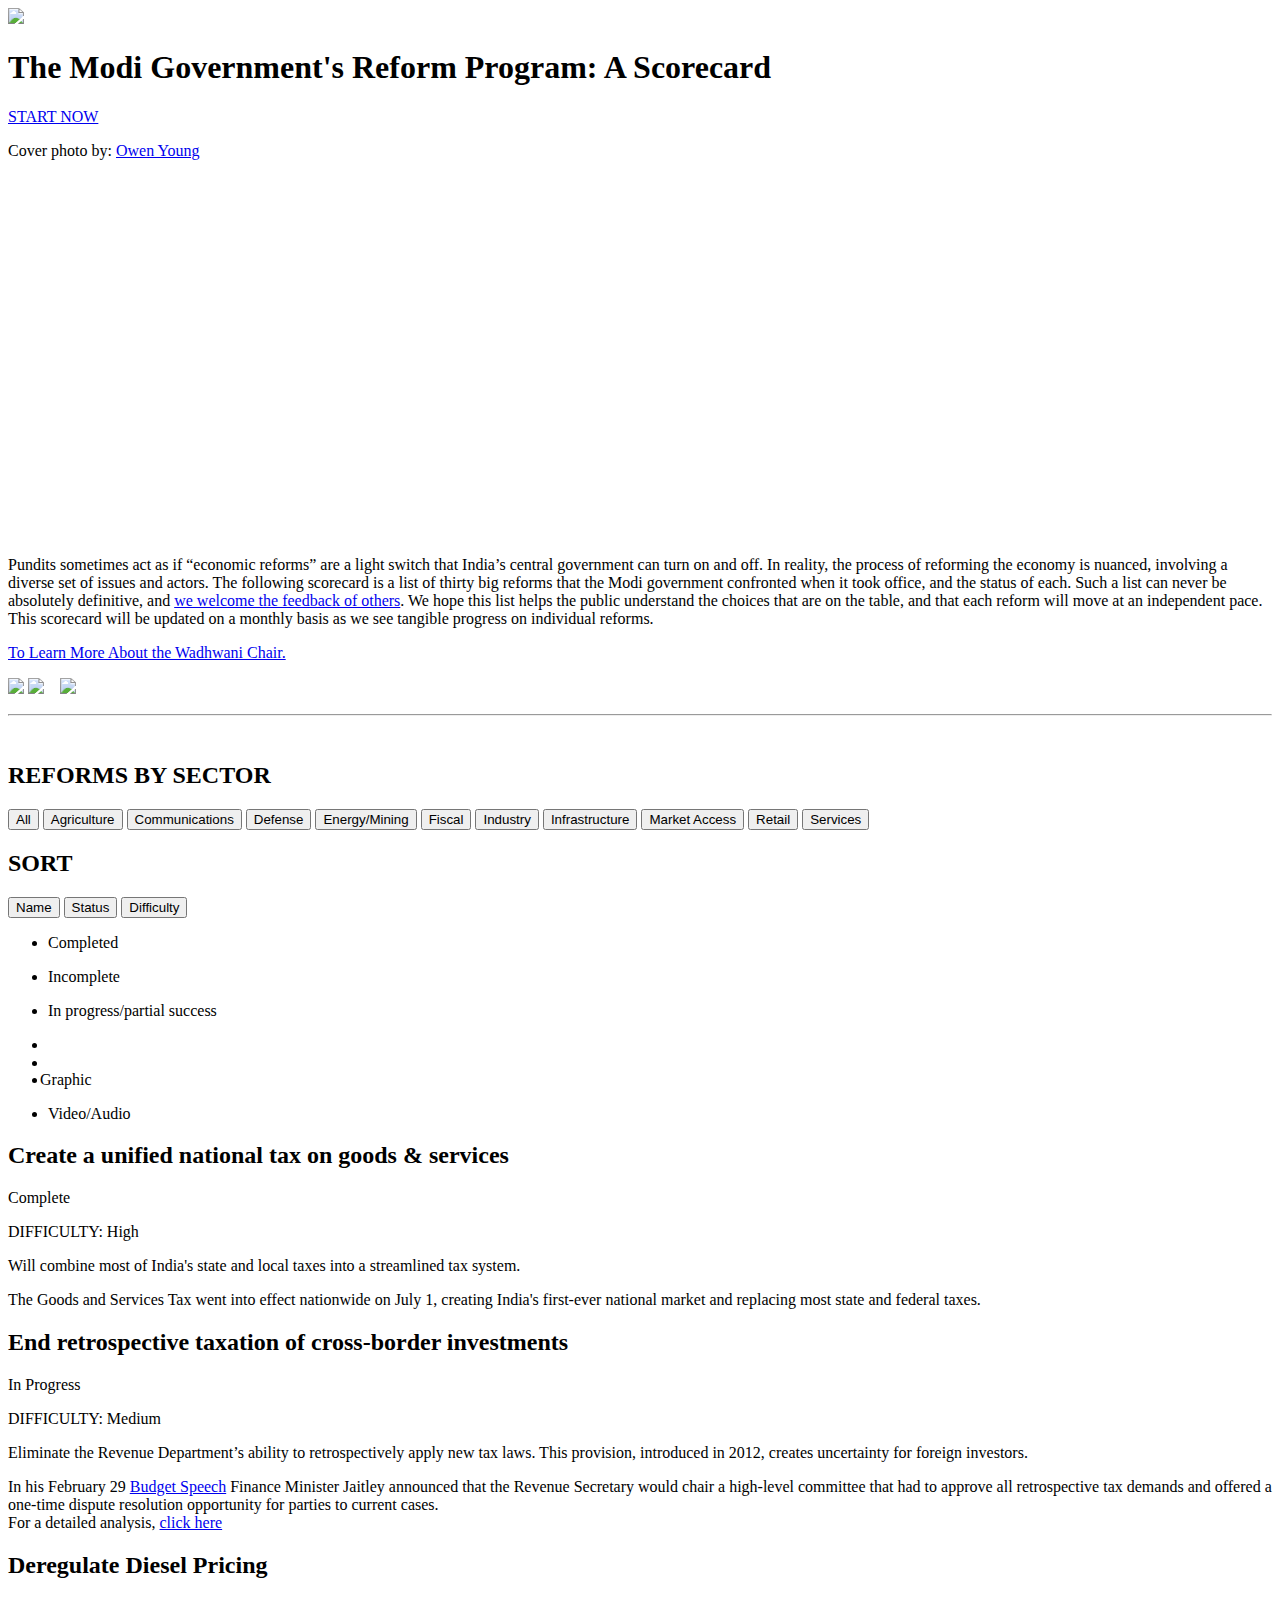
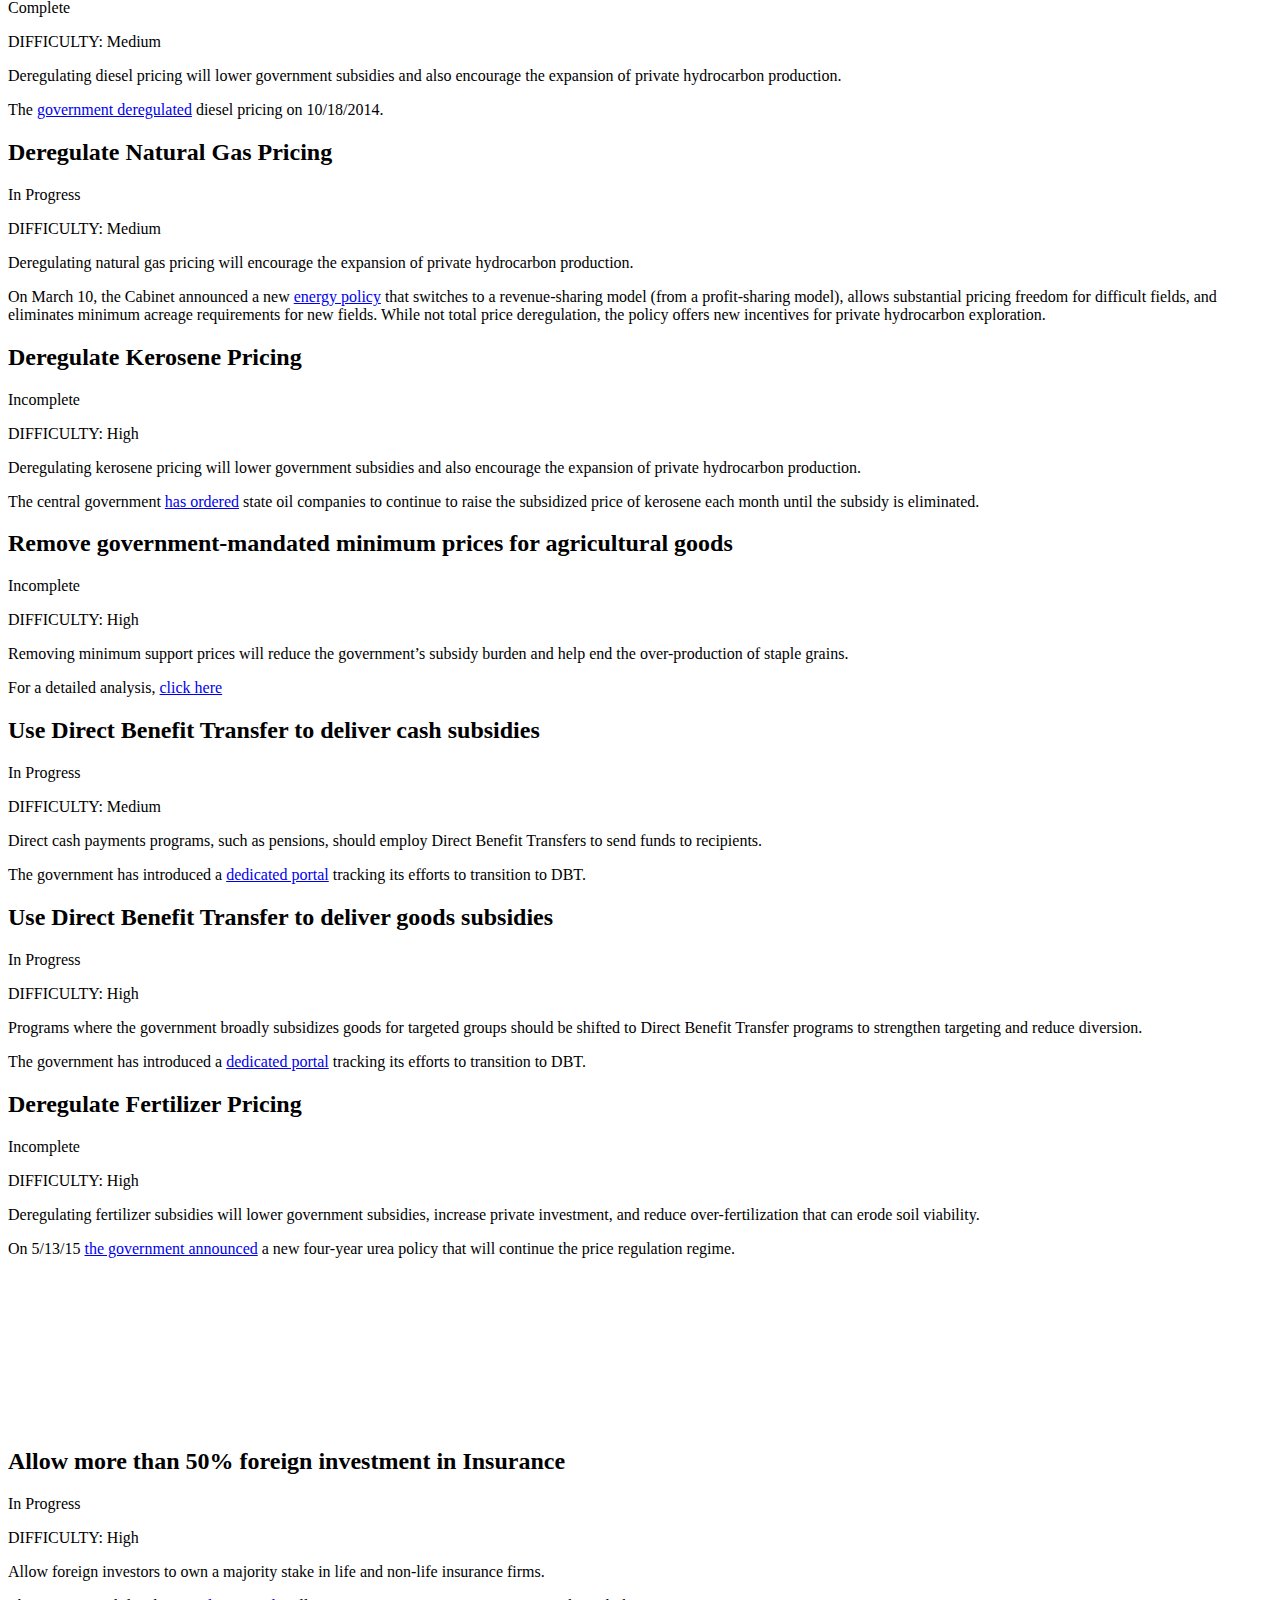
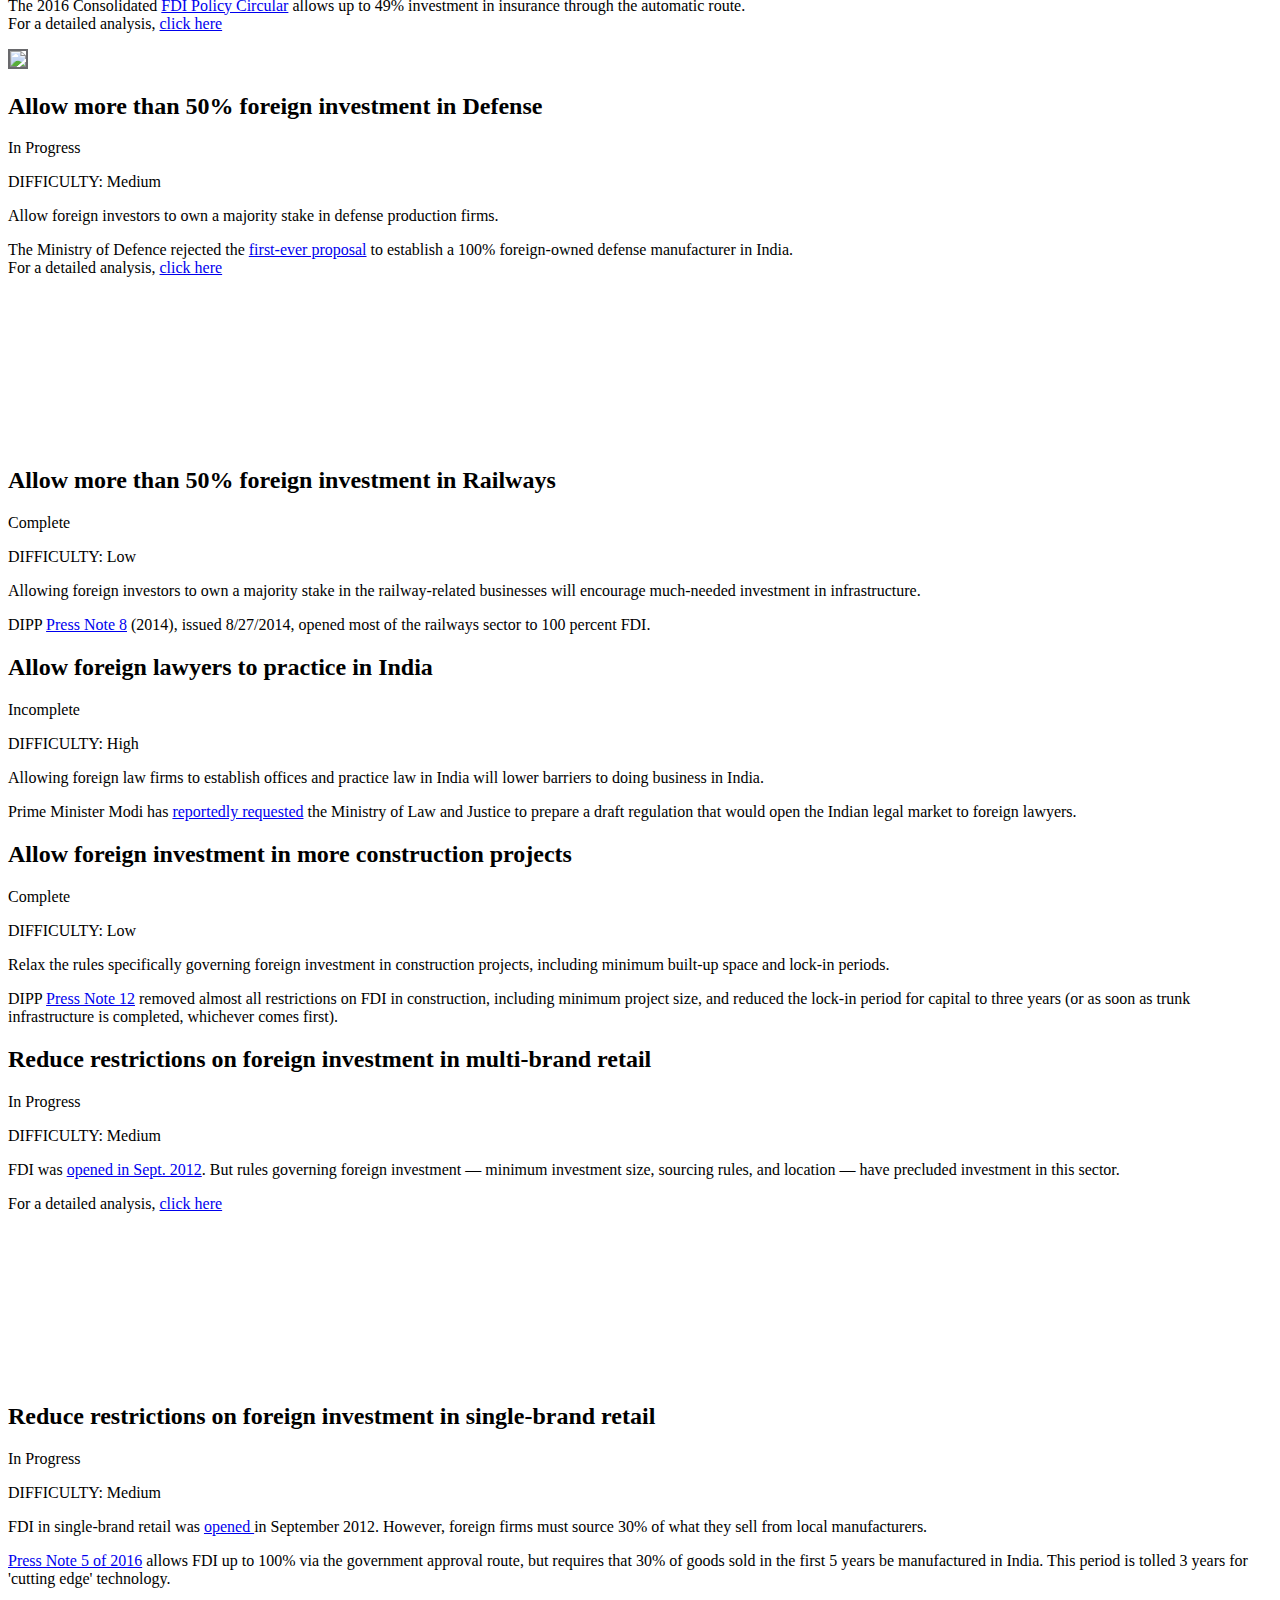
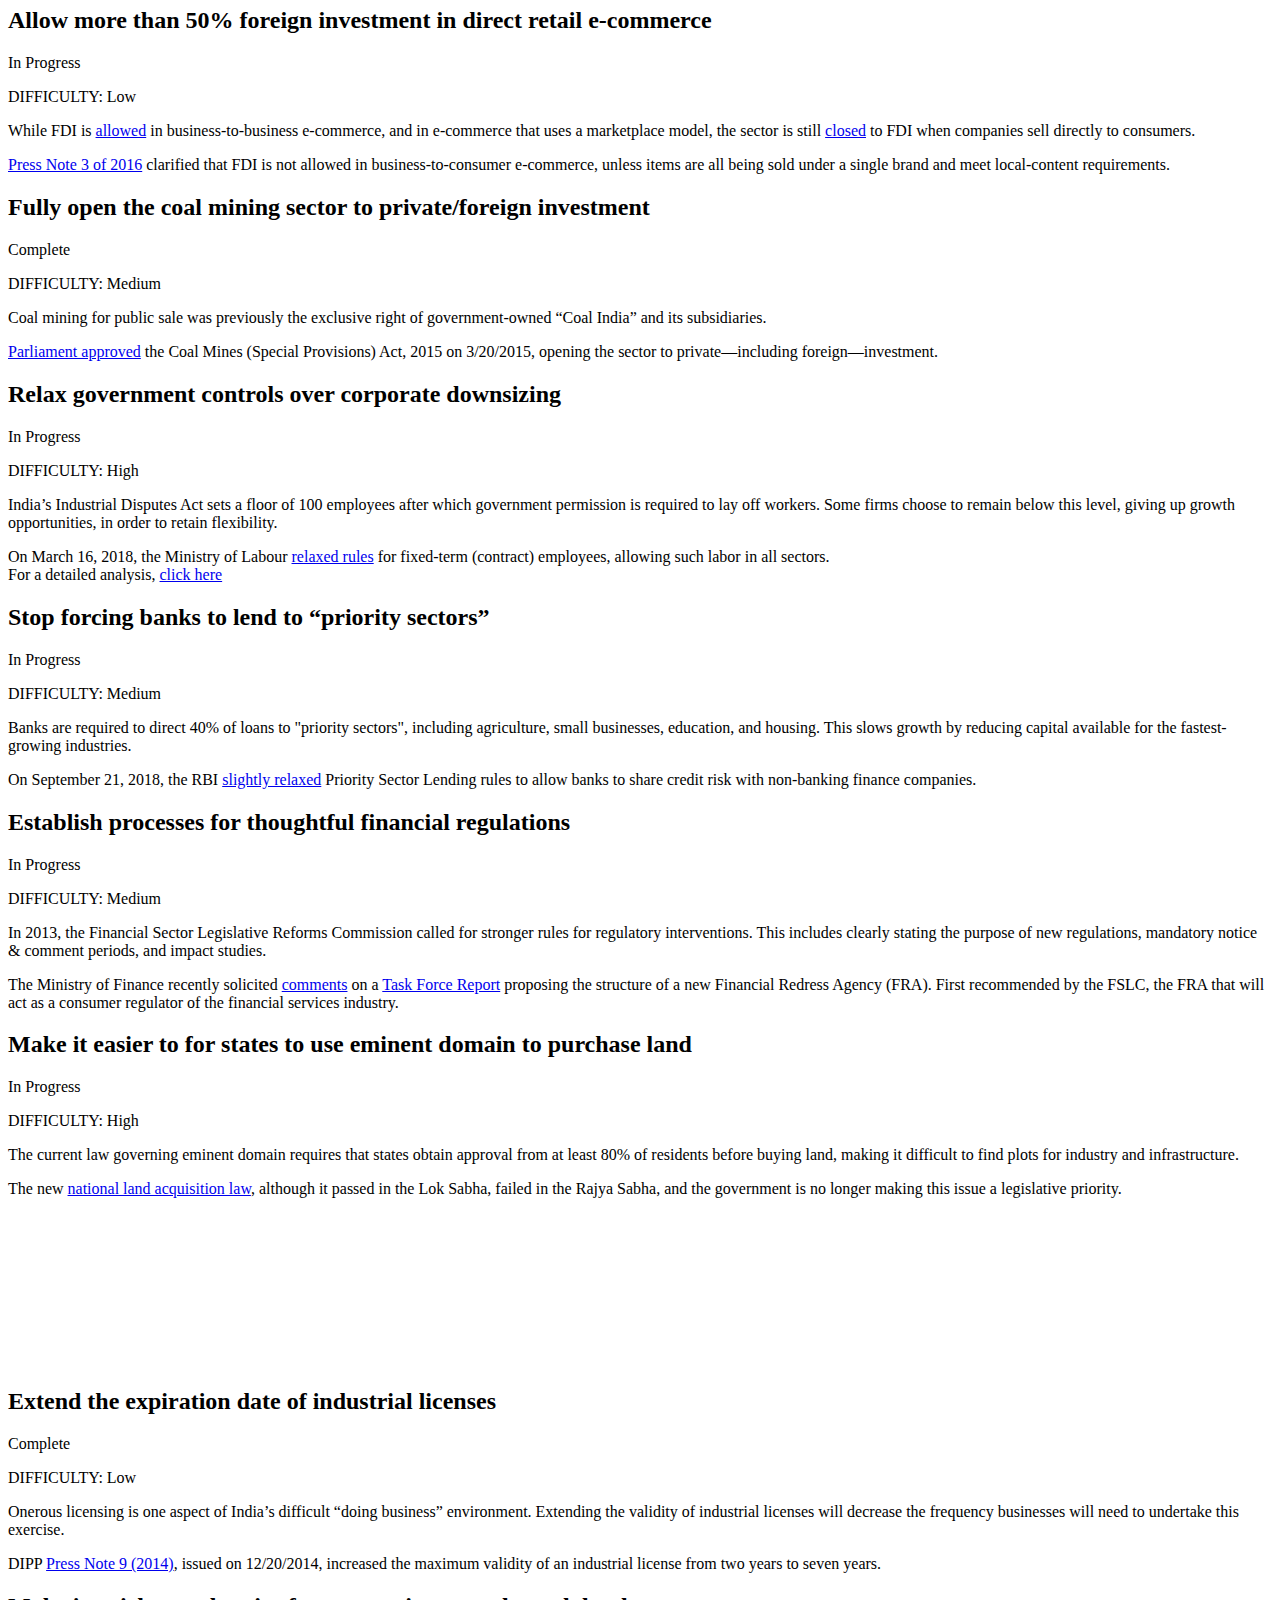
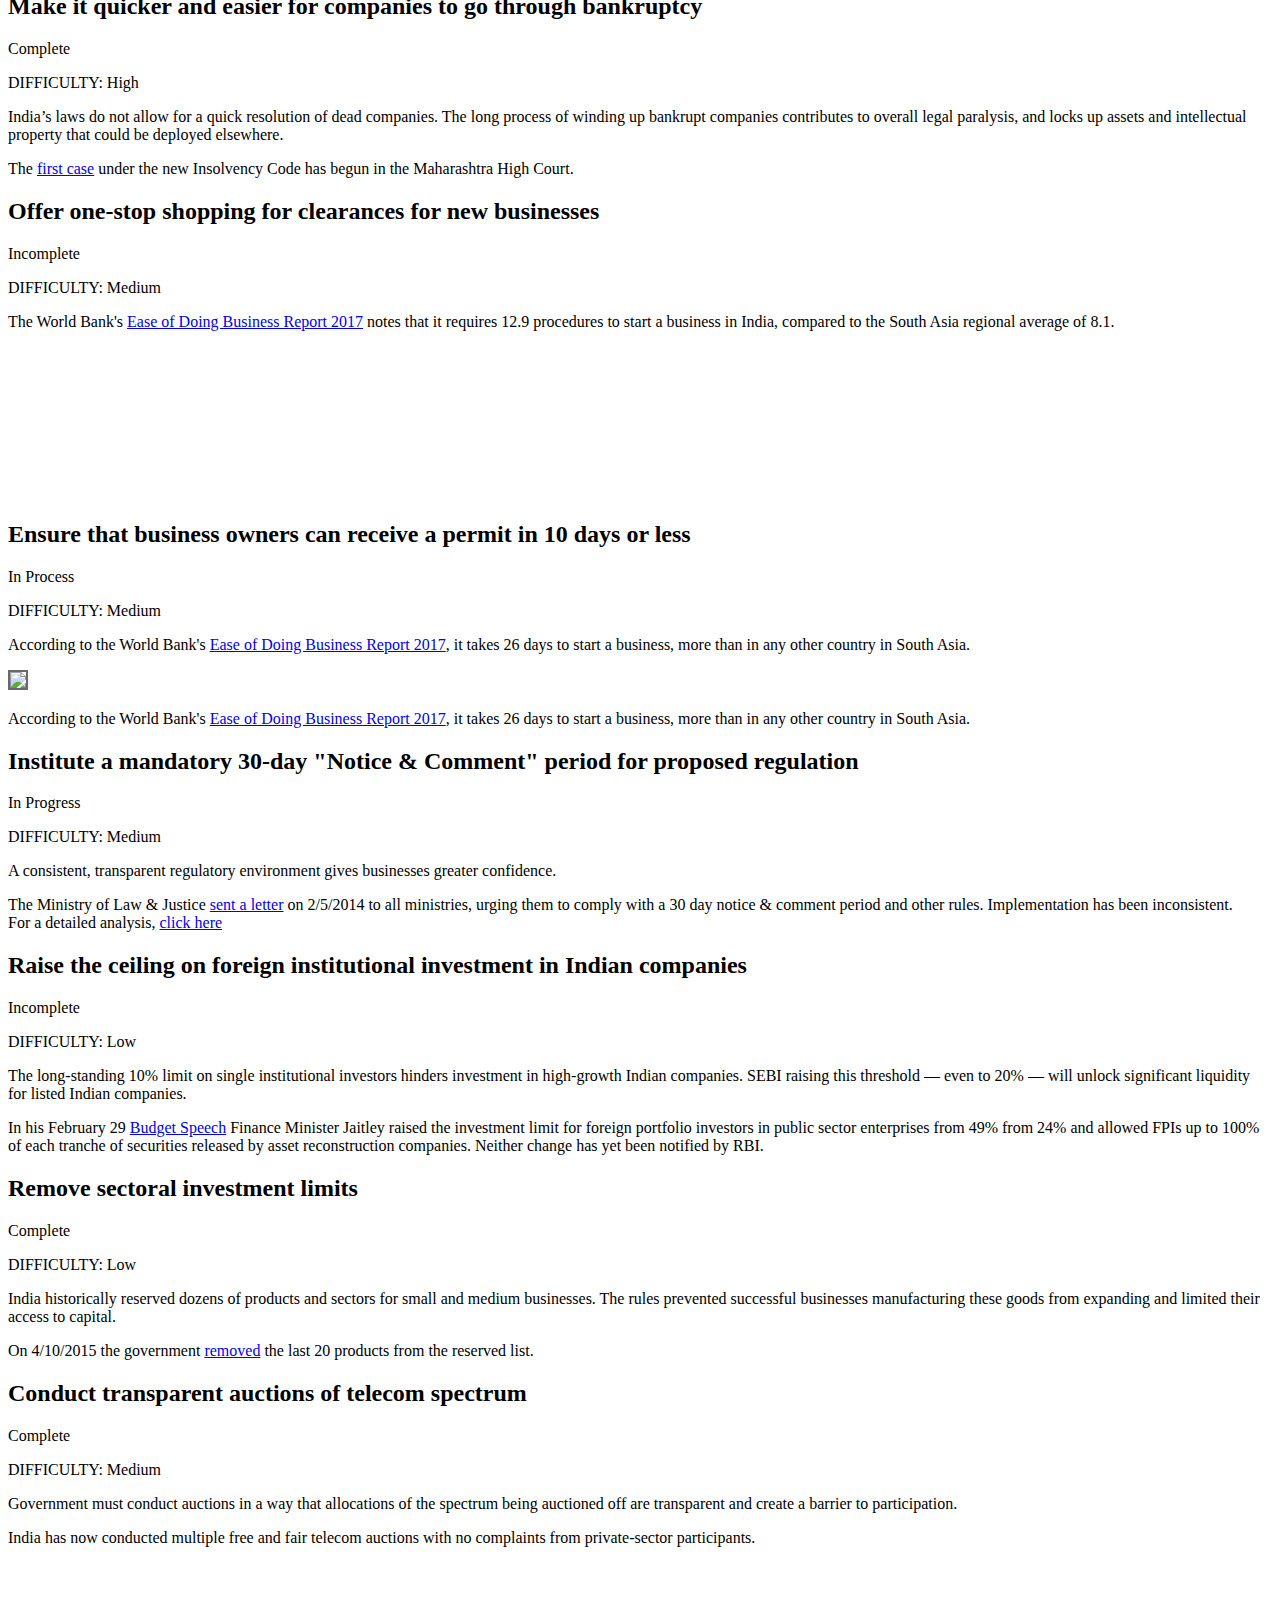
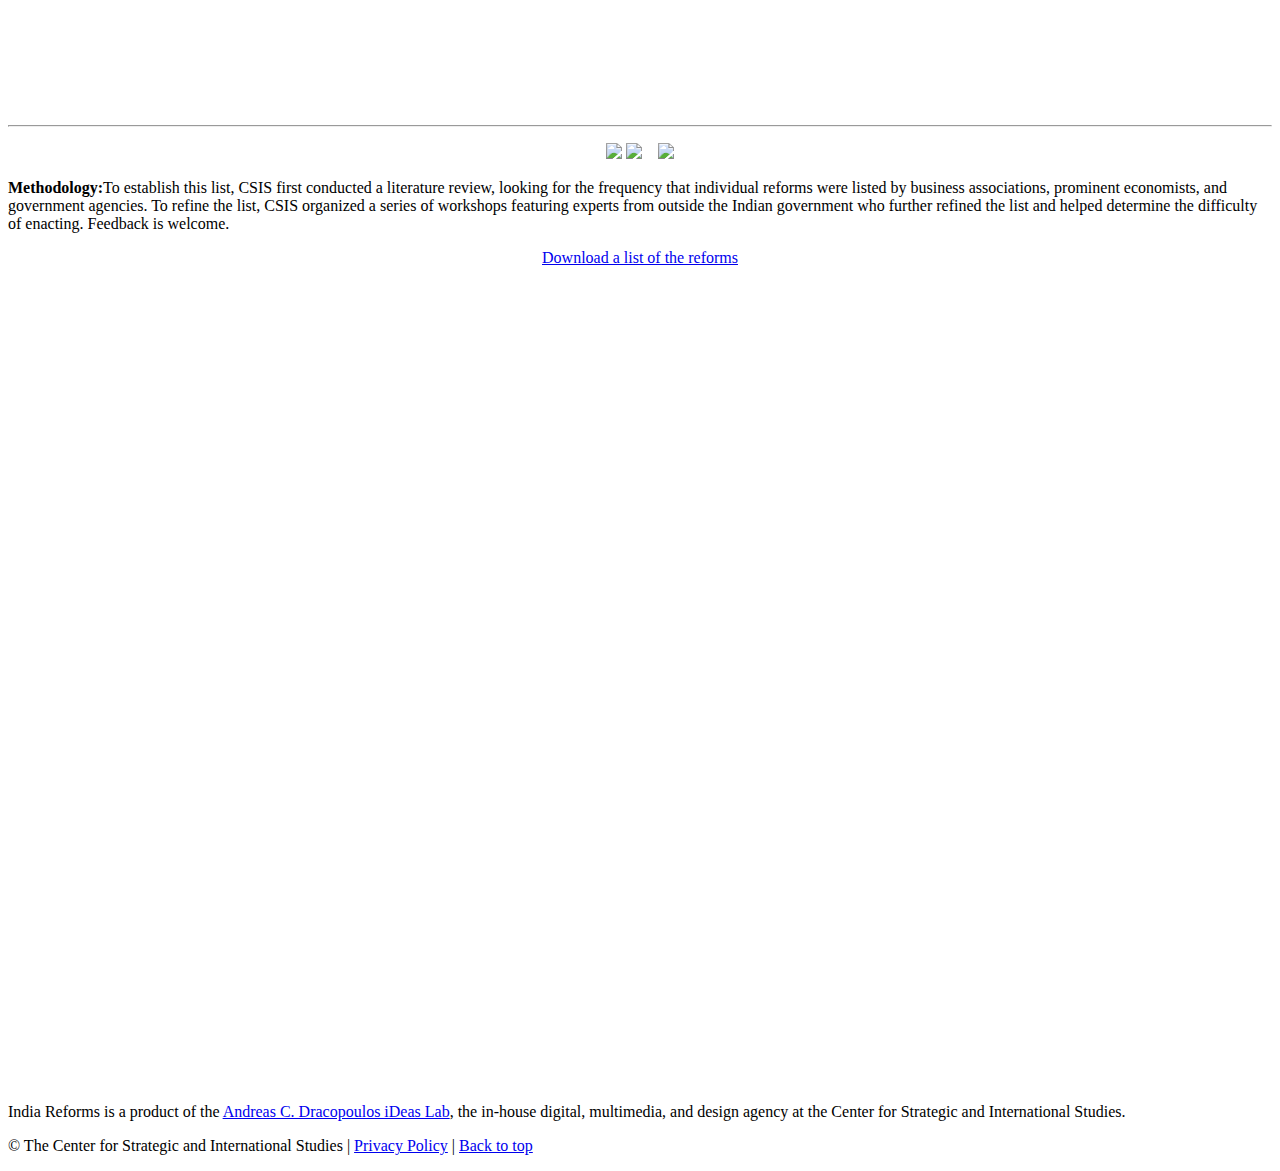
==== index.html @ 298aace5 "corrected links" ====
<!DOCTYPE HTML PUBLIC "-//W3C//DTD HTML 4.01//EN">

<head>
	<meta http-equiv="Content-Type" content="text/html; charset=utf-8">
	<title>The Modi Government Reforms Scorecard</title>
	<script src="https://code.jquery.com/jquery-latest.js" type="text/javascript"></script>
	<script src="js/isotope.pkgd.min.js" type="text/javascript"></script>

	<!-- Add fancyBox main JS and CSS files -->
	<link rel="stylesheet" type="text/css" href="/js/jquery.fancybox.css" media="screen" />
	<script type="text/javascript" src="jquery.fancybox.pack.js"></script>
	<link rel="stylesheet" href="/js/helpers/jquery.fancybox-buttons.css" type="text/css" media="screen" />
	<script type="text/javascript" src="/js/helpers/jquery.fancybox-buttons.js?v=1.0.5"></script>
	<script type="text/javascript" src="/js/helpers/jquery.fancybox-media.js?v=1.0.6"></script>

	<script type="text/javascript">
		$(document).ready(function() {
			$(".fancybox").fancybox();
		});
	</script>


	<link rel="stylesheet" href="font-awesome-4.6.2 2/css/font-awesome.min.css" type="text/css">
	<link rel="stylesheet" href="font-awesome-4.6.2 2/css/font-awesome.css" type="text/css">

	<link rel="stylesheet" href="india.css" type="text/css" media="screen">
	</style>
	<link rel="shortcut icon" href="img/favicon.ico" title="Favicon" />


	<script src="https://use.typekit.net/bvk0mln.js"></script>
	<script>
		try {
			Typekit.load({
				async: true
			});
		} catch (e) {}
	</script>


	<meta name="description" content="The Reforms scorecard is a list of 29 big economic reforms that India's Narendra Modi confronted when he took office, and the status of each." />
	<link rel="canonical" href="http://indiareforms.csis.org" />
	<meta property="og:locale" content="en_US" />
	<meta property="og:type" content="article" />
	<meta property="og:title" content="The Modi Government's Reform Program: A Scorecard" />
	<meta property="og:description" content="The Reforms scorecard is a list of 29 big economic reforms that India's Narendra Modi confronted when he took office, and the status of each." />
	<meta property="og:url" content="http://indiareforms.csis.org" />
	<meta property="og:site_name" content="The Modi Government's Reform Program: A Scorecard" />
	<meta property="og:image" content="http://www.csis.org/india/img/modi_socialfb.jpg" />
	<meta name="twitter:card" content="summary_large_image" />
	<meta name="twitter:description" content="The Reforms scorecard is a list of 29 big economic reforms that India's Narendra Modi confronted when he took office, and the status of each." />
	<meta name="twitter:title" content="The Modi Government's Reform Program: A Scorecard" />
	<meta name="twitter:site" content="@CSISIndiaChair" />
	<meta name="twitter:domain" content="The Modi Government's Reform Program: A Scorecard" />
	<meta name="twitter:image" content="http://www.csis.org/india/img/modi_socialtw.jpg" />
	<meta name="twitter:creator" content="@CSISIndiaChair" />

	<script>
		(function(i, s, o, g, r, a, m) {
			i["GoogleAnalyticsObject"] = r;
			(i[r] =
				i[r] ||
				function() {
					(i[r].q = i[r].q || []).push(arguments);
				}),
			(i[r].l = 1 * new Date());
			(a = s.createElement(o)), (m = s.getElementsByTagName(o)[0]);
			a.async = 1;
			a.src = g;
			m.parentNode.insertBefore(a, m);
		})(window, document, "script", "//www.google-analytics.com/analytics.js", "ga");
		ga("create", "UA-70098597-1", "auto");
		ga("send", "pageview");
	</script>

</head>

<body>

	<div id="csis"><a href="http://www.csis.org" target="_blank"><img src="img/csis.png" /></a></div>

	<header class="header overlay">
		<div class="title">
			<h1>The Modi Government's Reform Program: A Scorecard</h1>
			<a href="#start">START NOW</a>
		</div>
	</header>


	<div id="page-container">
		<p id="cutline">Cover photo by: <a href="https://www.flickr.com/photos/owenyoung/17741791036/" target="_blank">Owen Young</a></p>

		<div id="site-description">

			<iframe width="640" height="360" src="https://www.youtube.com/embed/JL5oEXngen4?rel=0" frameborder="0" allowfullscreen></iframe>

			<p class="indepth">Pundits sometimes act as if “economic reforms” are a light switch that India’s central government can turn on and off. In reality, the process of reforming the economy is nuanced, involving a diverse set of issues and actors. The following scorecard
				is a list of thirty big reforms that the Modi government confronted when it took office, and the status of each. Such a list can never be absolutely definitive, and <a href="#feedback-form">we welcome the feedback of others</a>. We hope this list
				helps the public understand the choices that are on the table, and that each reform will move at an independent pace. This scorecard will be updated on a monthly basis as we see tangible progress on individual reforms.</p>

			<p class="indepth"><a href="https://www.csis.org/programs/wadhwani-chair-us-india-policy-studies" target="_blank">To Learn More About the Wadhwani Chair.</a></p>

			<p class="indepth">
				<a id="social-links" href="https://twitter.com/home?status=Check%20out%20the%20%40CSISIndiaChair's%20scorecard%20on%20Modi's%20economic%20reforms%20in%20India%20http%3A//indiareforms.csis.org"><img src="img/twitter.png" /></a>
				<a id="social-links" href="https://www.facebook.com/sharer/sharer.php?u=http%3A//www.csis.org/india/india.html"><img src="img/facebook.png" /></a> &nbsp;&nbsp;
				<a id="social-links" href="mailto:indiareforms@csis.org"><img src="img/email.png" /></a>
			</p>

			<hr />

		</div>

		<br />

		<div class="portfolioFilter">

			<div id="start"></div>

			<h2>REFORMS BY SECTOR</h2>
			<div id="filters" class="button-group"> <button class="button is-checked" data-filter="*">All</button>
				<button class="button" data-filter=".food">Agriculture</button>
				<button class="button" data-filter=".telecom">Communications</button>
				<button class="button" data-filter=".defense">Defense</button>
				<button class="button" data-filter=".energy">Energy/Mining</button>
				<button class="button" data-filter=".money">Fiscal</button>
				<button class="button" data-filter=".industry">Industry</button>
				<button class="button" data-filter=".structure">Infrastructure</button>
				<button class="button" data-filter=".market">Market Access</button>
				<button class="button" data-filter=".retail">Retail</button>
				<button class="button" data-filter=".services">Services</button>
			</div>

			<h2>SORT</h2>
			<div id="sorts" class="button-group">
				<!-- <button class="button is-checked" data-sort-by="original-order">Original Order</button> -->
				<button class="button" data-sort-by="name">Name</button>
				<button class="button" data-sort-by="status">Status</button>
				<button class="button" data-sort-by="difficulty">Difficulty</button>
			</div>

			<div class="color_key">

				<ul>

					<li>
						<div id="blue_key"></div>
						<p>Completed&nbsp;&nbsp;&nbsp;</p>
					</li>
					<li>
						<div id="red_key"></div>
						<p>Incomplete&nbsp;&nbsp;&nbsp;</p>
					</li>
					<li>
						<div id="gray_key"></div>
						<p>In progress/partial success&nbsp;&nbsp;&nbsp;</p>
					</li>
					<li>&nbsp;</li>
					<li>&nbsp;</li>
					<li>
						<p style="margin: -1px -8px 0"><i class="fa fa-line-chart"></i> Graphic&nbsp;&nbsp;&nbsp;&nbsp;&nbsp;&nbsp;&nbsp;&nbsp;&nbsp;</p>
					</li>
					<li>
						<p><i class="fa fa-play"></i> Video/Audio</p>
					</li>

				</ul>

			</div>


		</div>

		<div class="policycontainer">

			<!-- INTRODUCE GOODS AND SERVICES TAX -->

			<div class="policy food telecom energy industry structure retail services defense money">
				<div class="first">
					<h2 class="name blue">Create a unified national tax on goods &amp; services</h2>
					<p class="status">Complete</p>
					<p class="difficulty">DIFFICULTY: High</p>
					<p class="desc">Will combine most of India's state and local taxes into a streamlined tax system.</p>

				</div>

				<div class="info-text">
					<p>The Goods and Services Tax went into effect nationwide on July 1, creating India's first-ever national market and replacing most state and federal taxes.</p>
				</div>


			</div>



			<!-- END RETROSPECTIVE TAXATION -->



			<div class="policy telecom energy industry structure market retail services money defense">
				<div class="first">

					<h2 class="name gray">End retrospective taxation of cross-border investments</h2>
					<p class="status">In Progress</p>
					<p class="difficulty">DIFFICULTY: Medium</p>
					<p class="desc">Eliminate the Revenue Department’s ability to retrospectively apply new tax laws. This provision, introduced in 2012, creates uncertainty for foreign investors.</p>

				</div>

				<div class="info-text">
					<p>In his February 29 <a href="http://indiabudget.nic.in/ub2016-17/bs/bs.pdf">Budget Speech</a> Finance Minister Jaitley announced that the Revenue Secretary would chair a high-level committee that had to approve all retrospective tax demands and offered
						a one-time dispute resolution opportunity for parties to current cases. <br/>For a detailed analysis, <a href="https://www.cogitasia.com/end-retrospective-taxation-of-cross-border-investments/">click here</a></p>
				</div>
			</div>



			<!-- DEREGULATE DIESEL PRICING -->



			<div class="policy energy money industry">

				<div class="first">

					<h2 class="name blue">Deregulate Diesel Pricing</h2>
					<p class="status">Complete</p>
					<p class="difficulty">DIFFICULTY: Medium</p>

					<p class="desc">Deregulating diesel pricing will lower government subsidies and also encourage the expansion of private hydrocarbon production.
					</p>
				</div>

				<div class="info-text">
					<p>The <a href="http://pib.nic.in/newsite/PrintRelease.aspx?relid=110697" target="_blank">government deregulated</a> diesel pricing on 10/18/2014. </p>
				</div>

			</div>


			<!-- DEREGULATE GAS PRICING -->


			<div class="policy energy money industry">

				<div class="first">

					<h2 class="name gray">Deregulate Natural Gas Pricing</h2>
					<p class="status">In Progress</p>
					<p class="difficulty">DIFFICULTY: Medium</p>
					<p class="desc">Deregulating natural gas pricing will encourage the expansion of private hydrocarbon production.</p>

				</div>

				<div class="info-text">
					<p>On March 10, the Cabinet announced a new <a href="http://pib.nic.in/newsite/printrelease.aspx?relid=137661" target="_blank">energy policy</a> that switches to a revenue-sharing model (from a profit-sharing model), allows substantial pricing freedom for difficult
						fields, and eliminates minimum acreage requirements for new fields. While not total price deregulation, the policy offers new incentives for private hydrocarbon exploration.</p>
				</div>

			</div>


			<!-- DEREGULATE KEROSENE PRICING -->


			<div class="policy energy money">

				<div class="first">

					<h2 class="name red">Deregulate Kerosene Pricing</h2>
					<p class="status">Incomplete</p>
					<p class="difficulty">DIFFICULTY: High</p>
					<p class="desc">Deregulating kerosene pricing will lower government subsidies and also encourage the expansion of private hydrocarbon production.</p>

				</div>
				<div class="info-text">
					<p>The central government <a href="http://economictimes.indiatimes.com/industry/energy/oil-gas/after-diesel-and-lpg-government-to-now-end-subsidy-on-kerosene/articleshow/59888617.cms" target="_blank">has ordered</a> state oil companies to continue to
						raise the subsidized price of kerosene each month until the subsidy is eliminated. </p>
				</div>

			</div>


			<!-- REDUCE MINIMUM PRICES FOR FOOD STUFFS -->


			<div class="policy food money">
				<div class="first">

					<h2 class="name red">Remove government-mandated minimum prices for agricultural goods</h2>
					<p class="status">Incomplete</p>
					<p class="difficulty">DIFFICULTY: High</p>

					<p class="desc">Removing minimum support prices will reduce the government’s subsidy burden and help end the over-production of staple grains.</p>

				</div>

				<div class="info-text">
					<p>For a detailed analysis, <a href="https://www.cogitasia.com/remove-indias-government-mandated-minimum-prices-for-agricultural-goods">click here</a></p>
				</div>

			</div>


			<!-- EXPAND DBT FOR CASH -->


			<div class="policy money">

				<div class="first">

					<h2 class="name gray">Use Direct Benefit Transfer to deliver cash subsidies</h2>
					<p class="status">In Progress</p>
					<p class="difficulty">DIFFICULTY: Medium</p>
					<p class="desc">Direct cash payments programs, such as pensions, should employ Direct Benefit Transfers to send funds to recipients.
					</p>
				</div>

				<div class="info-text">
					<p>The government has introduced a <a href="https://dbtbharat.gov.in/" target="_blank">dedicated portal</a> tracking its efforts to transition to DBT.</p>
				</div>

			</div>


			<!-- EXPAND DBT FOR GOODS -->


			<div class="policy money">

				<div class="first">

					<h2 class="name gray">Use Direct Benefit Transfer to deliver goods subsidies</h2>
					<p class="status">In Progress</p>
					<p class="difficulty">DIFFICULTY: High</p>
					<p class="desc">Programs where the government broadly subsidizes goods for targeted groups should be shifted to Direct Benefit Transfer programs to strengthen targeting and reduce diversion.</p>

				</div>

				<div class="info-text">
					<p>The government has introduced a <a href="https://dbtbharat.gov.in/" target="_blank">dedicated portal</a> tracking its efforts to transition to DBT.</p>
				</div>

			</div>


			<!-- DEREG FERTILIZER -->


			<div class="policy food">

				<div class="first">

					<h2 class="name red">Deregulate Fertilizer Pricing</h2>
					<p class="status">Incomplete</p>
					<p class="difficulty">DIFFICULTY: High</p>
					<p class="desc">Deregulating fertilizer subsidies will lower government subsidies, increase private investment, and reduce over-fertilization that can erode soil viability.
						<i class="fa fa-play"></i>
					</p>
				</div>

				<div class="info-text">
					<p>On 5/13/15 <a href="http://pmindia.gov.in/en/news_updates/approval-to-comprehensive-new-urea-policy-2015/" target="_blank">the government announced</a> a new four-year urea policy that will continue the price regulation regime.</p>
					<iframe width="100%" height="80%" scrolling="no" frameborder="no" src="https://w.soundcloud.com/player/?url=https%3A//api.soundcloud.com/tracks/269118131&amp;color=69696c&amp;auto_play=false&amp;hide_related=false&amp;show_comments=true&amp;show_user=true&amp;show_reposts=false"></iframe>
				</div>

			</div>


			<!-- ALLOW MORE THAN HALF FDI IN INSURANCE -->


			<div class="policy structure services market">

				<div class="first">

					<h2 class="name gray">Allow more than 50% foreign investment in Insurance</h2>
					<p class="status">In Progress</p>
					<p class="difficulty">DIFFICULTY: High</p>
					<p class="desc">Allow foreign investors to own a majority stake in life and non-life insurance firms.<i class="fa fa-line-chart"></i>
					</p>

				</div>

				<div class="info-text">

					<p>The 2016 Consolidated <a href="http://dipp.nic.in/sites/default/files/FDI_Circular_2016%282%29.pdf">FDI Policy Circular</a> allows up to 49% investment in insurance through the automatic route. <br/>For a detailed analysis, <a href="https://www.cogitasia.com/key-reform-for-india-allow-more-than-50-percent-foreign-investment-in-insurance/">click here</a></p>
					<a class="fancybox" rel="group" href="img/insurance.jpg"><img src="img/insurance.jpg" style="width: 74%;border: 2px solid #69696C;"/></a>


				</div>

			</div>


			<!-- ALLOW MORE THAN HALF FDI IN DEFENSE -->


			<div class="policy defense industry market">

				<div class="first">

					<h2 class="name gray">Allow more than 50% foreign investment in Defense</h2>
					<p class="status">In Progress</p>
					<p class="difficulty">DIFFICULTY: Medium</p>
					<p class="desc">Allow foreign investors to own a majority stake in defense production firms.<i class="fa fa-play"></i></p>
				</div>

				<div class="info-text">

					<p>The Ministry of Defence rejected the <a href="http://www.defensenews.com/articles/india-rejects-dcns-proposal-to-locally-produce-api-sub-tech" target="_blank">first-ever proposal</a> to establish a 100% foreign-owned defense manufacturer in India.
						<br/>For a detailed analysis, <a href="https://www.cogitasia.com/india-should-allow-more-than-50-percent-foreign-investment-in-defense/">click here</a></p> <iframe width="100%" height="80%" scrolling="no" frameborder="no" src="https://w.soundcloud.com/player/?url=https%3A//api.soundcloud.com/tracks/269117441&amp;color=69696c&amp;auto_play=false&amp;hide_related=false&amp;show_comments=true&amp;show_user=true&amp;show_reposts=false"></iframe>

				</div>

			</div>


			<!-- ALLOW MORE THAN HALF FDI IN RAILWAYS -->


			<div class="policy structure industry market">

				<div class="first">

					<h2 class="name blue">Allow more than 50% foreign investment in Railways</h2>
					<p class="status">Complete</p>
					<p class="difficulty">DIFFICULTY: Low</p>
					<p class="desc">Allowing foreign investors to own a majority stake in the railway-related businesses will encourage much-needed investment in infrastructure.</p>


				</div>

				<div class="info-text">

					<p>DIPP <a href="http://dipp.nic.in/sites/default/files/pn8_2014_1.pdf" target="_blank">Press Note 8</a> (2014), issued 8/27/2014, opened most of the railways sector to 100 percent FDI. </p>

				</div>

			</div>


			<!-- ALLOW FOREIGN LAWYERS TO PRACTICE -->


			<div class="policy services market">
				<div class="first">
					<h2 class="name red">Allow foreign lawyers to practice in India</h2>
					<p class="status">Incomplete</p>
					<p class="difficulty">DIFFICULTY: High</p>
					<p class="desc">Allowing foreign law firms to establish offices and practice law in India will lower barriers to doing business in India.</p>
				</div>

				<div class="info-text">
					<p>Prime Minister Modi has <a href="https://www.facebook.com/etnow/videos/1665735786801294/" target="_blank">reportedly requested</a> the Ministry of Law and Justice to prepare a draft regulation that would open the Indian legal market to foreign lawyers.</p>

				</div>

			</div>


			<!-- ALLOW FOREIGN INVESTMENT IN MORE CONSTRUCTION -->


			<div class="policy services market structure industry">

				<div class="first">

					<h2 class="name blue">Allow foreign investment in more construction projects</h2>
					<p class="status">Complete</p>
					<p class="difficulty">DIFFICULTY: Low</p>
					<p class="desc">Relax the rules specifically governing foreign investment in construction projects, including minimum built-up space and lock-in periods.
					</p>

				</div>

				<div class="info-text">

					<p>DIPP <a href="http://dipp.nic.in/sites/default/files/pn12_2015%20%281%29.pdf"> Press Note 12</a> removed almost all restrictions on FDI in construction, including minimum project size, and reduced the lock-in period for capital to three years (or
						as soon as trunk infrastructure is completed, whichever comes first).</p>

				</div>

			</div>



			<!-- REDUCE RESTRICTIONS ON FOREIGN INVESTMENT IN MULTIBRAND RETAIL -->



			<div class="policy retail services food market">

				<div class="first">

					<h2 class="name gray">Reduce restrictions on foreign investment in multi-brand retail</h2>
					<p class="status">In Progress</p>
					<p class="difficulty">DIFFICULTY: Medium</p>
					<p class="desc">FDI was <a href="http://dipp.nic.in/English/acts_rules/Press_Notes/pn1_2012.pdf" target="_blank">opened in Sept. 2012</a>. But rules governing foreign investment — minimum investment size, sourcing rules, and location — have precluded investment
						in this sector.<i class="fa fa-play"></i>
					</p>

				</div>

				<div class="info-text">
					<p>For a detailed analysis, <a href="https://www.cogitasia.com/removing-restrictions-on-foreign-investment-in-indias-retail-sector/">click here</a></p>

					<iframe width="100%" height="70%" scrolling="no" frameborder="no" src="https://w.soundcloud.com/player/?url=https%3A//api.soundcloud.com/tracks/269118501&amp;color=69696c&amp;auto_play=false&amp;hide_related=false&amp;show_comments=true&amp;show_user=true&amp;show_reposts=false"></iframe>
				</div>


			</div>


			<!-- REDUCE RESTRICTIONS ON FOREIGN INVESTMENT IN SINGLE RETAIL -->



			<div class="policy retail services food market">
				<div class="first">

					<h2 class="name gray">Reduce restrictions on foreign investment in single-brand retail</h2>
					<p class="status">In Progress</p>
					<p class="difficulty">DIFFICULTY: Medium</p>
					<p class="desc">FDI in single-brand retail was <a href="http://dipp.nic.in/English/acts_rules/Press_Notes/pn1_2012.pdf"> opened </a> in September 2012. However, foreign firms must source 30% of what they sell from local manufacturers.
					</p>


				</div>

				<div class="info-text">

					<p><a href="http://dipp.nic.in/sites/default/files/pn5_2016.pdf" target="_blank">Press Note 5 of 2016</a> allows FDI up to 100% via the government approval route, but requires that 30% of goods sold in the first 5 years be manufactured in India. This
						period is tolled 3 years for 'cutting edge' technology.</p>

				</div>

			</div>


			<!-- ALLOW MORE THAN HALF FDI IN DIRECT RETAIL E-COMMERCE -->


			<div class="policy retail services market">

				<div class="first">

					<h2 class="name gray">Allow more than 50% foreign investment in direct retail e-commerce</h2>
					<p class="status">In Progress</p>
					<p class="difficulty">DIFFICULTY: Low</p>
					<p class="desc">While FDI is <a href="http://dipp.nic.in/English/Policies/FDI_Circular_01_2013.pdf" target="_blank">allowed</a> in business-to-business e-commerce, and in e-commerce that uses a marketplace model, the sector is still <a href="http://dipp.nic.in/English/Discuss_paper/Discussion_paper_ecommerce_07012014.pdf"
						  target="_blank">closed</a> to FDI when companies sell directly to consumers. </p>

				</div>

				<div class="info-text">

					<p><a href="http://dipp.nic.in/sites/default/files/pn3_2016_0.pdf" target="_blank">Press Note 3 of 2016</a> clarified that FDI is not allowed in business-to-consumer e-commerce, unless items are all being sold under a single brand and meet local-content
						requirements.
					</p>

				</div>

			</div>


			<!-- FULLY OPEN THE COAL MINING SECTOR -->


			<div class="policy energy market">

				<div class="first">

					<h2 class="name blue">Fully open the coal mining sector to private/foreign investment</h2>
					<p class="status">Complete</p>
					<p class="difficulty">DIFFICULTY: Medium</p>
					<p class="desc">Coal mining for public sale was previously the exclusive right of government-owned “Coal India” and its subsidiaries.
					</p>

				</div>

				<div class="info-text">

					<p><a href="http://www.prsindia.org/uploads/media/Coal%20Mines/Coal%20Mines%20(Special%20Provisions)%20Act,%202015.pdf" target="_blank">Parliament approved</a> the Coal Mines (Special Provisions) Act, 2015 on 3/20/2015, opening the sector to private—including
						foreign—investment. </p>

				</div>

			</div>


			<!-- RELAX CONTROLS ON DOWN SIZING -->


			<div class="policy industry energy services retail">

				<div class="first">

					<h2 class="name gray">Relax government controls over corporate downsizing</h2>
					<p class="status">In Progress</p>
					<p class="difficulty">DIFFICULTY: High</p>
					<p class="desc">India’s Industrial Disputes Act sets a floor of 100 employees after which government permission is required to lay off workers. Some firms choose to remain below this level, giving up growth opportunities, in order to retain flexibility.</p>

				</div>

				<div class="info-text">
					<p>On March 16, 2018, the Ministry of Labour <a href="https://labour.gov.in/sites/default/files/FTE%20Final%20Notification.pdf" target="_blank">relaxed rules</a> for fixed-term (contract) employees, allowing such labor in all sectors. <br/>For a detailed
						analysis, <a href="https://www.cogitasia.com/key-reform-for-india-relax-government-controls-on-corporate-downsizing/">click here</a></p>
				</div>

			</div>


			<!-- STOP FORCING BANKS TO LEND TO PRIORITY SECTORS -->


			<div class="policy money services food structure">

				<div class="first">

					<h2 class="name gray">Stop forcing banks to lend to “priority sectors”</h2>
					<p class="status">In Progress</p>
					<p class="difficulty">DIFFICULTY: Medium</p>
					<p class="desc">Banks are required to direct 40% of loans to "priority sectors", including agriculture, small businesses, education, and housing. This slows growth by reducing capital available for the fastest-growing industries.</p>

				</div>

				<div class="info-text">
					<p>On September 21, 2018, the RBI <a href="https://www.rbi.org.in/scripts/BS_CircularIndexDisplay.aspx?Id=11376" target="_blank">slightly relaxed</a> Priority Sector Lending rules to allow banks to share credit risk with non-banking finance companies.
					</p>
				</div>

			</div>


			<!-- ESTABLISH PROCESS FOR MORE THOUGHTFUL REGULATIONS -->


			<div class="policy services">

				<div class="first">

					<h2 class="name gray">Establish processes for thoughtful financial regulations</h2>
					<p class="status">In Progress</p>
					<p class="difficulty">DIFFICULTY: Medium</p>
					<p class="desc">In 2013, the Financial Sector Legislative Reforms Commission called for stronger rules for regulatory interventions. This includes clearly stating the purpose of new regulations, mandatory notice & comment periods, and impact studies.
					</p>

				</div>

				<div class="info-text">

					<p>The Ministry of Finance recently solicited <a href="http://dea.gov.in/sites/default/files/PressReleaseFRA261216.pdf" target="_blank">comments</a> on a <a href="http://dea.gov.in/sites/default/files/Report_TaskForce_FRA_26122016.pdf" target="_blank">Task Force Report</a>						proposing the structure of a new Financial Redress Agency (FRA). First recommended by the FSLC, the FRA that will act as a consumer regulator of the financial services industry. </p>

				</div>

			</div>


			<!-- MAKE IT EASIER FOR STATES TO USE EMINENT DOMAIN -->


			<div class="policy energy industry structure retail services defense">

				<div class="first">

					<h2 class="name gray">Make it easier to for states to use eminent domain to purchase land</h2>
					<p class="status">In Progress</p>
					<p class="difficulty">DIFFICULTY: High</p>
					<p class="desc">The current law governing eminent domain requires that states obtain approval from at least 80% of residents before buying land, making it difficult to find plots for industry and infrastructure.
						<i class="fa fa-play"></i>
					</p>

				</div>

				<div class="info-text">

					<p>The new <a href="http://www.prsindia.org/uploads/media/Land%20and%20R%20and%20R/LARR%20(2nd%20A)%20Bill,%202015.pdf" target="_blank">national land acquisition law</a>, although it passed in the Lok Sabha, failed in the Rajya Sabha, and the government
						is no longer making this issue a legislative priority.</p>
					<iframe width="100%" height="80%" scrolling="no" frameborder="no" src="https://w.soundcloud.com/player/?url=https%3A//api.soundcloud.com/tracks/269117920&amp;color=69696c&amp;auto_play=false&amp;hide_related=false&amp;show_comments=true&amp;show_user=true&amp;show_reposts=false"></iframe>

				</div>

			</div>


			<!-- MAKE IT EASIER FOR STATES TO USE EMINENT DOMAIN -->


			<div class="policy industry defense">

				<div class="first">

					<h2 class="name blue">Extend the expiration date of industrial licenses</h2>
					<p class="status">Complete</p>
					<p class="difficulty">DIFFICULTY: Low</p>
					<p class="desc">Onerous licensing is one aspect of India’s difficult “doing business” environment. Extending the validity of industrial licenses will decrease the frequency businesses will need to undertake this exercise.

					</p>

				</div>

				<div class="info-text">

					<p>DIPP <a href="http://dipp.nic.in/sites/default/files/pn9_2014_1.pdf" target="_blank">Press Note 9 (2014)</a>, issued on 12/20/2014, increased the maximum validity of an industrial license from two years to seven years. </p>

				</div>

			</div>


			<!-- MAKE IT QUICKER TO GO BANKRUPT -->


			<div class="policy telecom defense energy industry structure retail services">

				<div class="first">

					<h2 class="name blue">Make it quicker and easier for companies to go through bankruptcy</h2>
					<p class="status">Complete</p>
					<p class="difficulty">DIFFICULTY: High</p>
					<p class="desc">India’s laws do not allow for a quick resolution of dead companies. The long process of winding up bankrupt companies contributes to overall legal paralysis, and locks up assets and intellectual property that could be deployed elsewhere.</p>


				</div>

				<div class="info-text">

					<p>The <a href="http://www.livemint.com/Companies/m8bWS8Bwa8feTZiogSSCMM/First-bankruptcy-case-against-Innoventive-Industries-registe.html" target="_blank">first case</a> under the new Insolvency Code has begun in the Maharashtra High Court.</p>


				</div>

			</div>


			<!-- MAKE IT EASIER TO START A BUSINESS -->


			<div class="policy telecom defense energy industry structure retail services">

				<div class="first">

					<h2 class="name red">Offer one-stop shopping for clearances for new businesses</h2>
					<p class="status">Incomplete</p>
					<p class="difficulty">DIFFICULTY: Medium</p>
					<p class="desc">The World Bank's <a href="http://www.doingbusiness.org/reports/~/media/WBG/DoingBusiness/Documents/Profiles/Regional/DB2017/SA.pdf" target="_blank">Ease of Doing Business Report 2017</a> notes that it requires 12.9 procedures to start a business
						in India, compared to the South Asia regional average of 8.1.<i class="fa fa-play"></i></p>

				</div>

				<div class="info-text">
					<iframe width="100%" height="80%" scrolling="no" frameborder="no" src="https://w.soundcloud.com/player/?url=https%3A//api.soundcloud.com/tracks/269118299&amp;color=69696c&amp;auto_play=false&amp;hide_related=false&amp;show_comments=true&amp;show_user=true&amp;show_reposts=false"></iframe>
				</div>

			</div>


			<!-- ENSURE 10 DAY PERMITS -->


			<div class="policy telecom defense energy industry structure retail services">

				<div class="first">

					<h2 class="name gray">Ensure that business owners can receive a permit in 10 days or less</h2>
					<p class="status">In Process</p>
					<p class="difficulty">DIFFICULTY: Medium</p>
					<p class="desc">According to the World Bank's <a href="http://www.doingbusiness.org/reports/~/media/WBG/DoingBusiness/Documents/Profiles/Regional/DB2017/SA.pdf" target="_blank">Ease of Doing Business Report 2017</a>, it takes 26 days to start a business, more than
						in any other country in South Asia.<i class="fa fa-line-chart"></i></p>

				</div>

				<div class="info-text">

					<a class="fancybox" rel="group" href="img/permits.jpg"><img src="img/permits.jpg" style="width: 74%;border: 2px solid #69696C;"/></a>
					<p class="desc">According to the World Bank's <a href="http://www.doingbusiness.org/reports/~/media/WBG/DoingBusiness/Documents/Profiles/Regional/DB2017/SA.pdf" target="_blank">Ease of Doing Business Report 2017</a>, it takes 26 days to start a business, more than
						in any other country in South Asia.</p>

				</div>


			</div>


			<!-- INSTITUTE 30 DAY NOTICE AND COMMENT PERIOD -->


			<div class="policy telecom defense energy money industry structure market retail services">

				<div class="first">

					<h2 class="name gray">Institute a mandatory 30-day "Notice & Comment" period for proposed regulation</h2>
					<p class="status">In Progress</p>
					<p class="difficulty">DIFFICULTY: Medium</p>
					<p class="desc">A consistent, transparent regulatory environment gives businesses greater confidence.</p>

				</div>

				<div class="info-text">

					<p>The Ministry of Law & Justice <a href="http://www.legislative.gov.in/sites/default/files/plcp.pdf" target="_blank">sent a letter</a> on 2/5/2014 to all ministries, urging them to comply with a 30 day notice & comment period and other rules. Implementation has been inconsistent.
						<br/>For a detailed analysis, <a href="https://www.cogitasia.com/institute-a-mandatory-30-day-notice-comment-period-for-proposed-regulation-in-india/">click here</a></p>

				</div>

			</div>

			<!-- RAISE CEILING ON FOREIGN INSTITUTIONAL INVESTMENT -->


			<div class="policy structure market services">

				<div class="first">

					<h2 class="name red">Raise the ceiling on foreign institutional investment in Indian companies</h2>
					<p class="status">Incomplete</p>
					<p class="difficulty">DIFFICULTY: Low</p>
					<p class="desc">The long-standing 10% limit on single institutional investors hinders investment in high-growth Indian companies. SEBI raising this threshold — even to 20% — will unlock significant liquidity for listed Indian companies.</p>


				</div>

				<div class="info-text">

					<p>In his February 29 <a href="http://indiabudget.nic.in/ub2016-17/bs/bs.pdf">Budget Speech</a> Finance Minister Jaitley raised the investment limit for foreign portfolio investors in public sector enterprises from 49% from 24% and allowed FPIs up to
						100% of each tranche of securities released by asset reconstruction companies. Neither change has yet been notified by RBI.</p>

				</div>

			</div>

			<!-- Remove sectoral investment limits -->


			<div class="policy industry">

				<div class="first">

					<h2 class="name blue">Remove sectoral investment limits</h2>
					<p class="status">Complete</p>
					<p class="difficulty">DIFFICULTY: Low</p>
					<p class="desc">India historically reserved dozens of products and sectors for small and medium businesses. The rules prevented successful businesses manufacturing these goods from expanding and limited their access to capital.</p>

				</div>

				<div class="info-text">
					<p>On 4/10/2015 the government <a href="http://www.dcmsme.gov.in/publications/reserveditems/Gazette_india-15.pdf" target="_blank">removed</a> the last 20 products from the reserved list.</p>
				</div>

			</div>

			<!-- CONDUCT TRANSPARENT AUCTIONS -->


			<div class="policy telecom money services">

				<div class="first">

					<h2 class="name blue">Conduct transparent auctions of telecom spectrum</h2>
					<p class="status">Complete</p>
					<p class="difficulty">DIFFICULTY: Medium</p>
					<p class="desc">Government must conduct auctions in a way that allocations of the spectrum being auctioned off are transparent and create a barrier to participation.
						<i class="fa fa-play"></i>
					</p>

				</div>

				<div class="info-text">

					<p>India has now conducted multiple free and fair telecom auctions with no complaints from private-sector participants.</p>
					<iframe width="100%" height="80%" scrolling="no" frameborder="no" src="https://w.soundcloud.com/player/?url=https%3A//api.soundcloud.com/tracks/269118036&amp;color=69696c&amp;auto_play=false&amp;hide_related=false&amp;show_comments=true&amp;show_user=true&amp;show_reposts=false"></iframe>

				</div>

			</div>



		</div>

	</div>

	<div id="footer">

		<hr />

		<p class="indepth" style="text-align: center;">
			<a id="social-links" href="https://twitter.com/home?status=Check%20out%20the%20%40CSISIndiaChair's%20scorecard%20on%20Modi's%20economic%20reforms%20in%20India%20http%3A//indiareforms.csis.org"><img src="img/twitter.png" /></a>
			<a id="social-links" href="https://www.facebook.com/sharer/sharer.php?u=http%3A//www.csis.org/india/india.html"><img src="img/facebook.png" /></a> &nbsp;&nbsp;
			<a id="social-links" href="mailto:indiareforms@csis.org"><img src="img/email.png" /></a>
		</p>

		<div id="method">

			<p><strong>Methodology:</strong>To establish this list, CSIS first conducted a literature review, looking for the frequency that individual reforms were listed by business associations, prominent economists, and government agencies. To refine the list,
				CSIS organized a series of workshops featuring experts from outside the Indian government who further refined the list and helped determine the difficulty of enacting. Feedback is welcome.</p>

			<p style="text-align:center;"><a href="20180625_india_reforms.pdf">Download a list of the reforms</a></p>
		</div>

		<div id="feedback-form"><iframe src="https://docs.google.com/forms/d/1NuEea9lFHHUniaG9R2naUFEgMF3sN6WKMSSL3UQEG8A/viewform?embedded=true" width="100%" height="800" frameborder="0" marginheight="0" marginwidth="0">Loading...</iframe></div>

	</div>



	<div id="copyright">
		<p>India Reforms is a product of the <a href="https://www.csis.org/programs/dracopoulos-ideas-lab" target="_blank">Andreas C. Dracopoulos iDeas Lab</a>, the in-house digital, multimedia, and design agency at the Center for Strategic and International Studies.</p>

		<p>© The Center for Strategic and International Studies <span class="copyright-year"></span> | <a href="https://www.csis.org/privacy-policy" target="_blank" rel="nofollow">Privacy Policy</a> | <a href="#csis">Back to top</a></p>

	</div>

	<script type="text/javascript">
		$(document).ready(function() {
			// Update Year
			$('.copyright-year').text(new Date().getFullYear())

			// init Isotope
			var $container = $('.policycontainer').isotope({
				itemSelector: '.policy',
				layoutMode: 'fitRows',
				sortBy: 'status',
				getSortData: {
					name: '.name',
					status: '.status',
					difficulty: '.difficulty'
				}
			});
			// filter functions
			var filterFns = {
				// show if number is greater than 50
				numberGreaterThan50: function() {
					var number = $(this).find('.number').text();
					return parseInt(number, 10) > 50;
				},
				// show if name ends with -ium
				ium: function() {
					var name = $(this).find('.name').text();
					return name.match(/ium$/);
				}
			};
			// bind filter button click
			$('#filters').on('click', 'button', function() {
				var filterValue = $(this).attr('data-filter');
				// use filterFn if matches value
				filterValue = filterFns[filterValue] || filterValue;
				$container.isotope({
					filter: filterValue
				});
			});
			// bind sort button click
			$('#sorts').on('click', 'button', function() {
				var sortByValue = $(this).attr('data-sort-by');
				$container.isotope({
					sortBy: sortByValue
				});
			});
			// change is-checked class on buttons
			$('.button-group').each(function(i, buttonGroup) {
				var $buttonGroup = $(buttonGroup);
				$buttonGroup.on('click', 'button', function() {
					$buttonGroup.find('.is-checked').removeClass('is-checked');
					$(this).addClass('is-checked');
				});
			});
		});
	</script>

	<script>
		$(function() {
			$("a[href*=#]:not([href=#])").click(function() {
				if (
					location.pathname.replace(/^\//, "") ==
					this.pathname.replace(/^\//, "") &&
					location.hostname == this.hostname
				) {
					var target = $(this.hash);
					target = target.length ? target : $("[name=" + this.hash.slice(1) + "]");
					if (target.length) {
						$("html,body").animate({
								scrollTop: target.offset().top
							},
							1000
						);
						return false;
					}
				}
			});
		});
	</script>


</body>

</html>
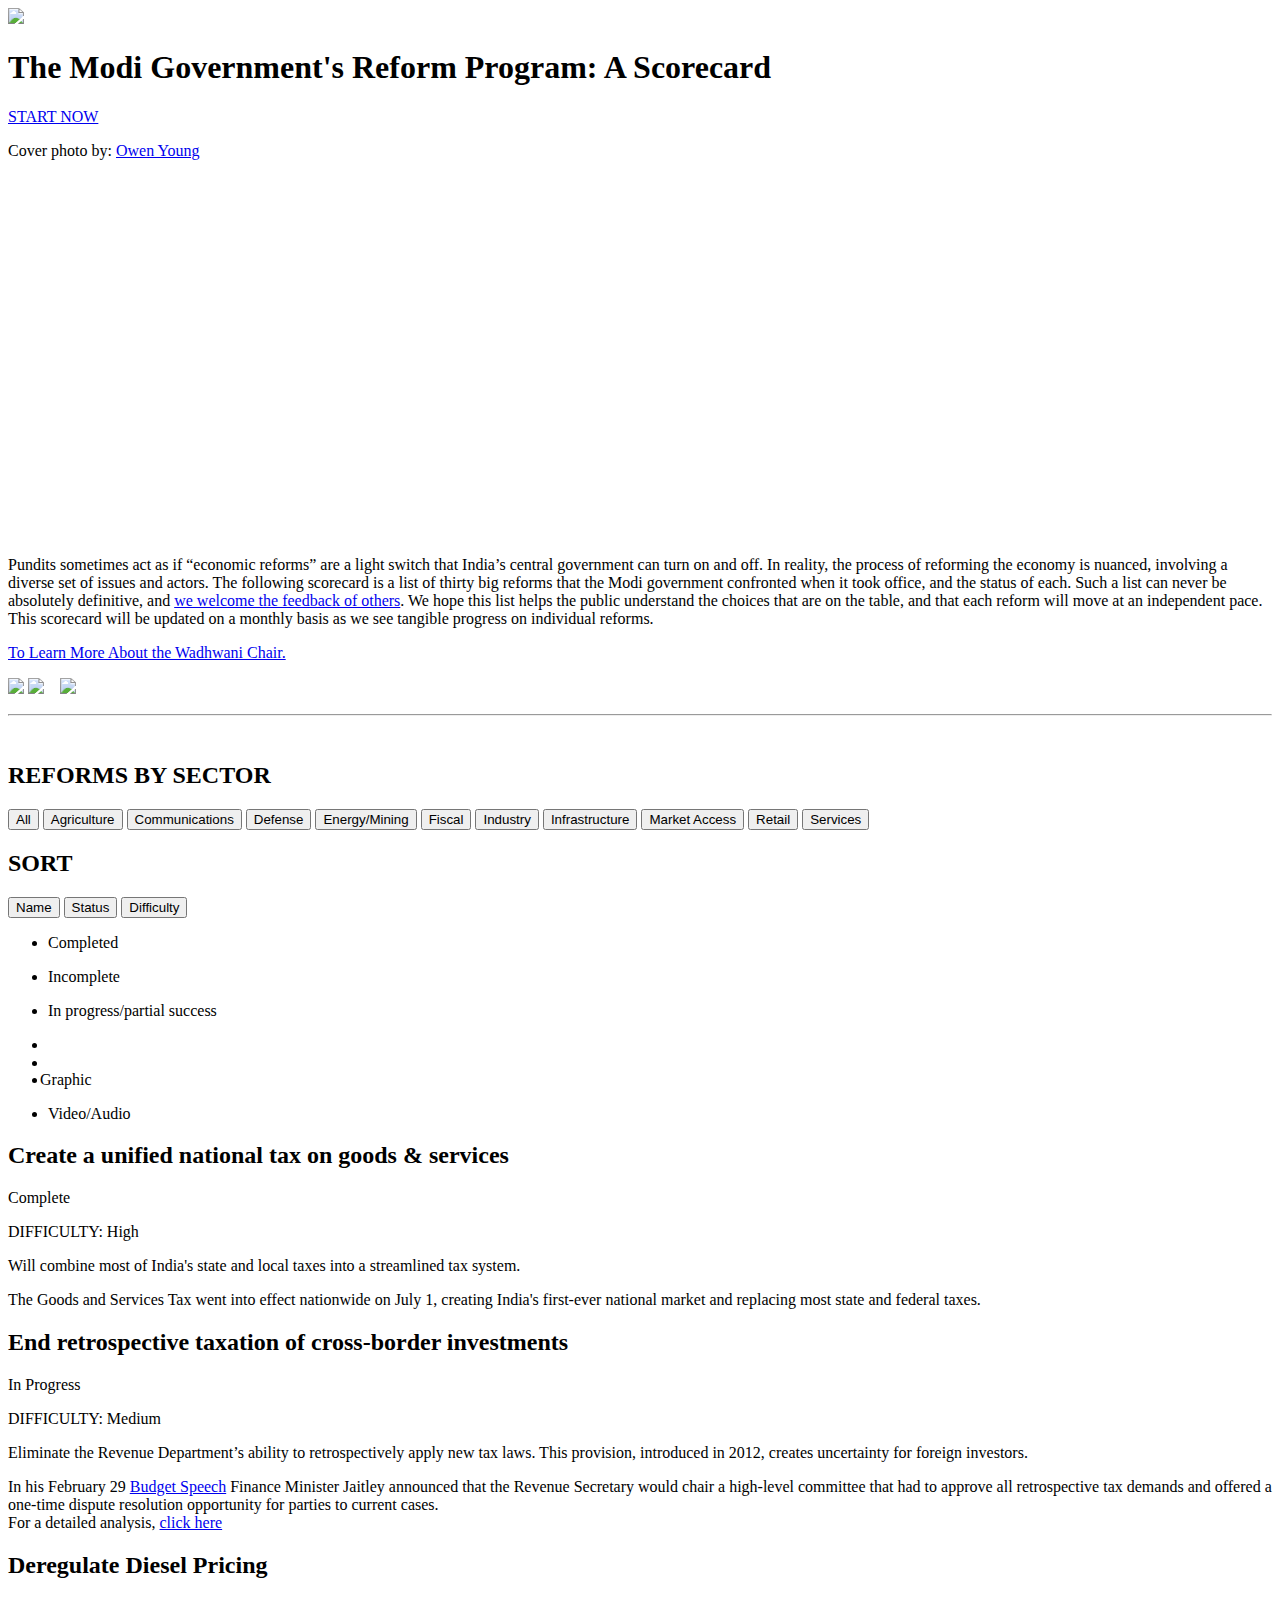
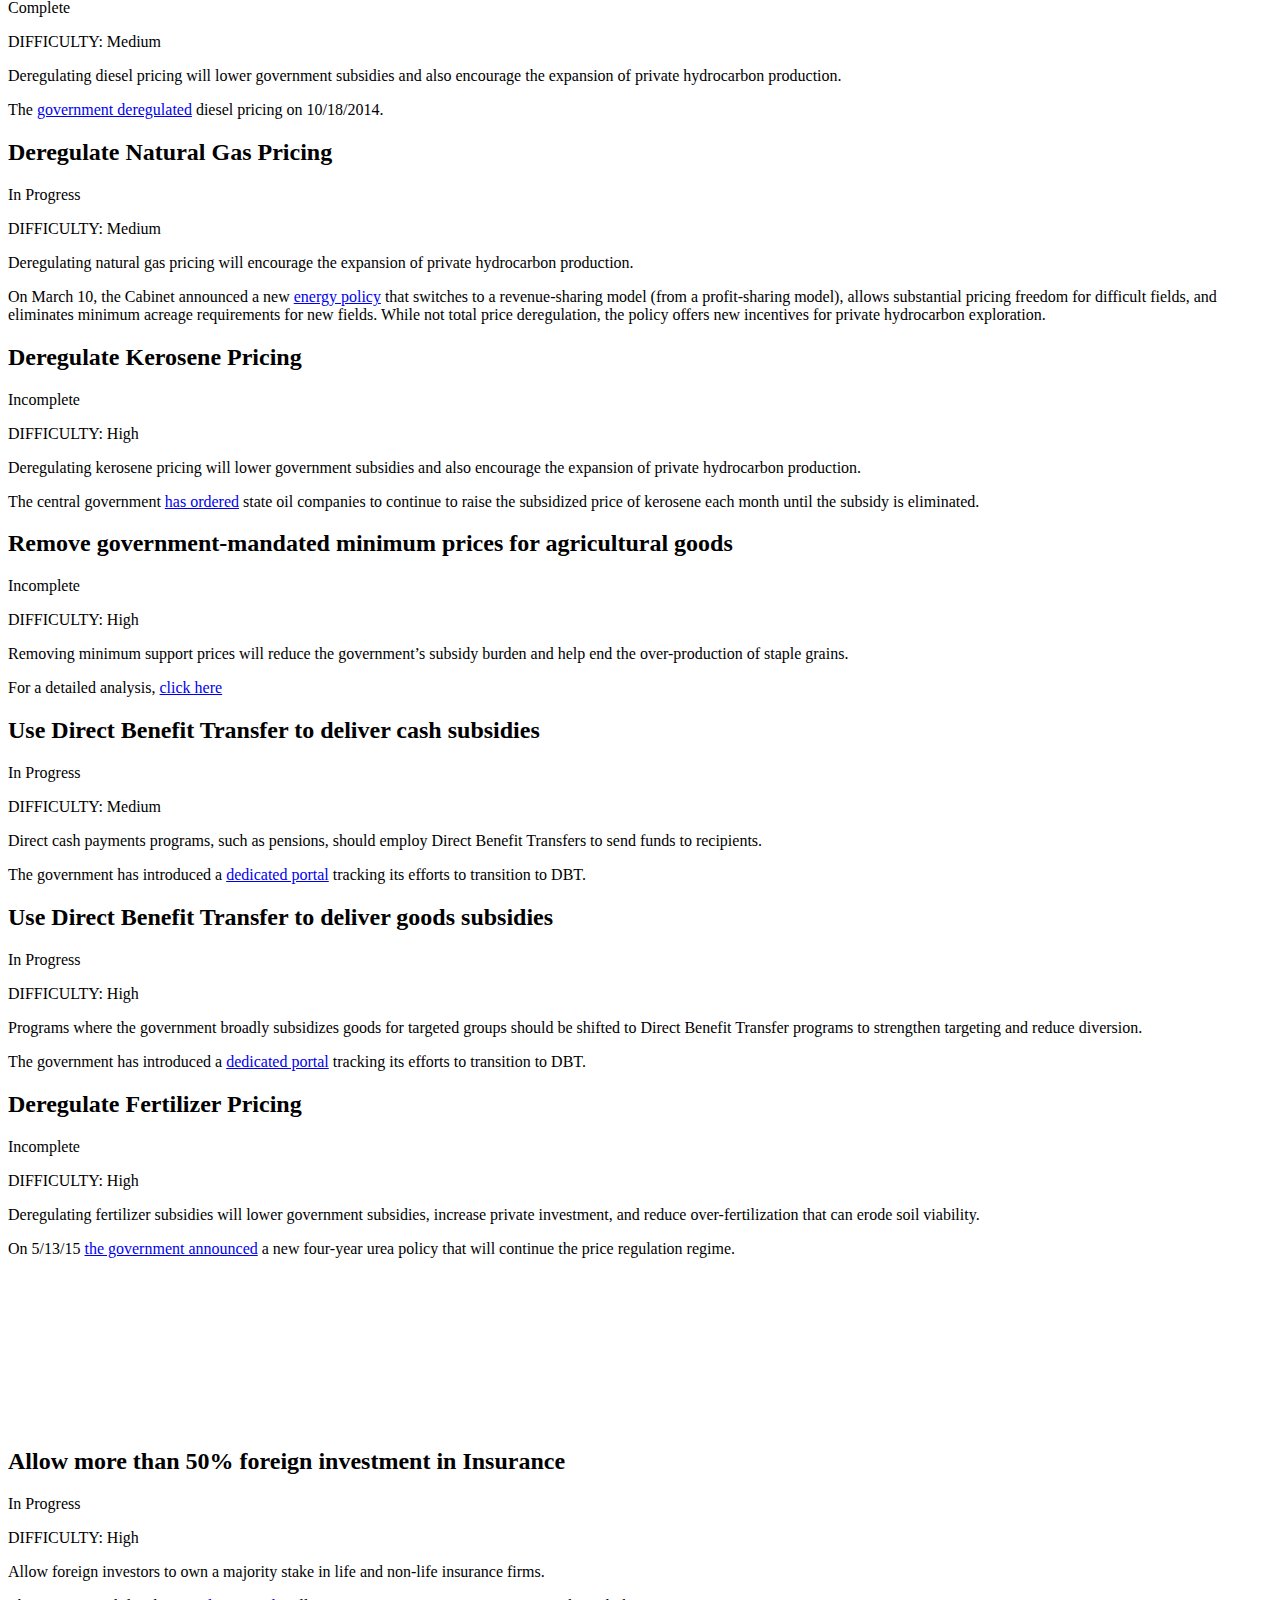
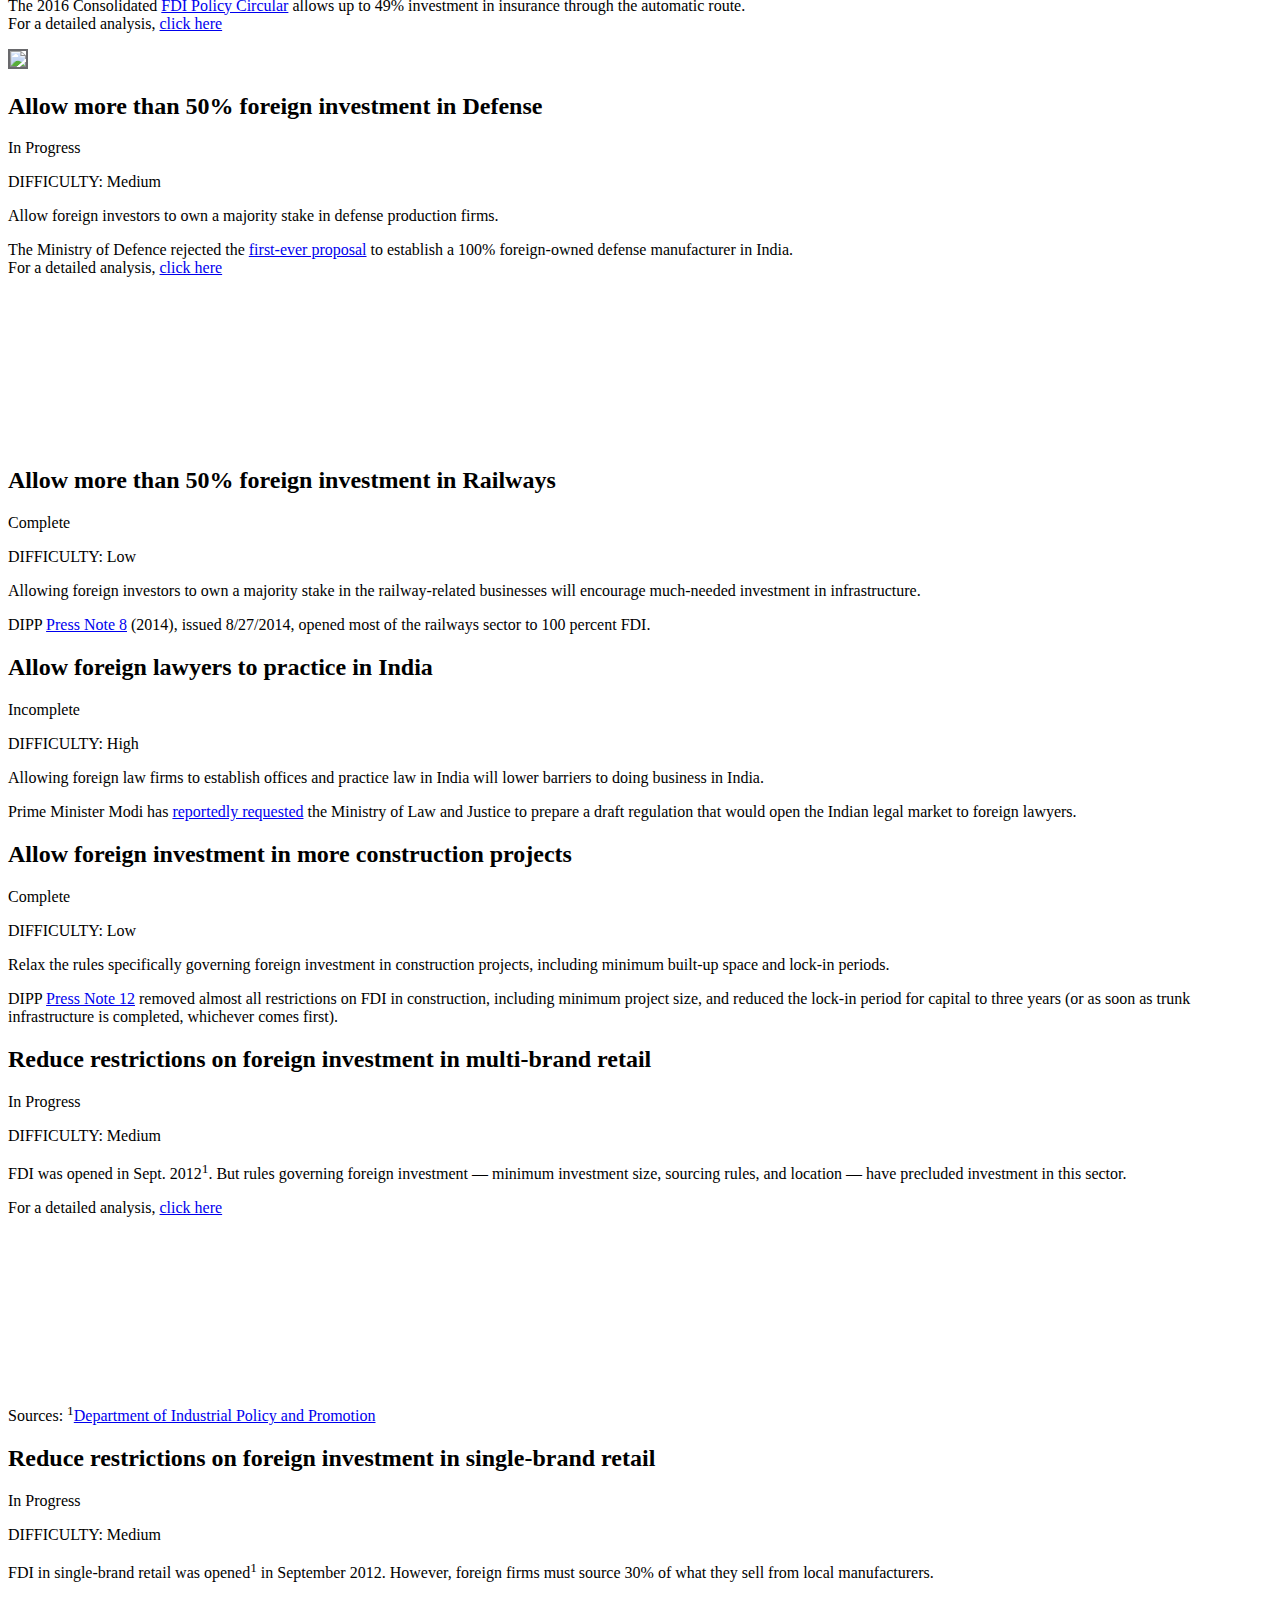
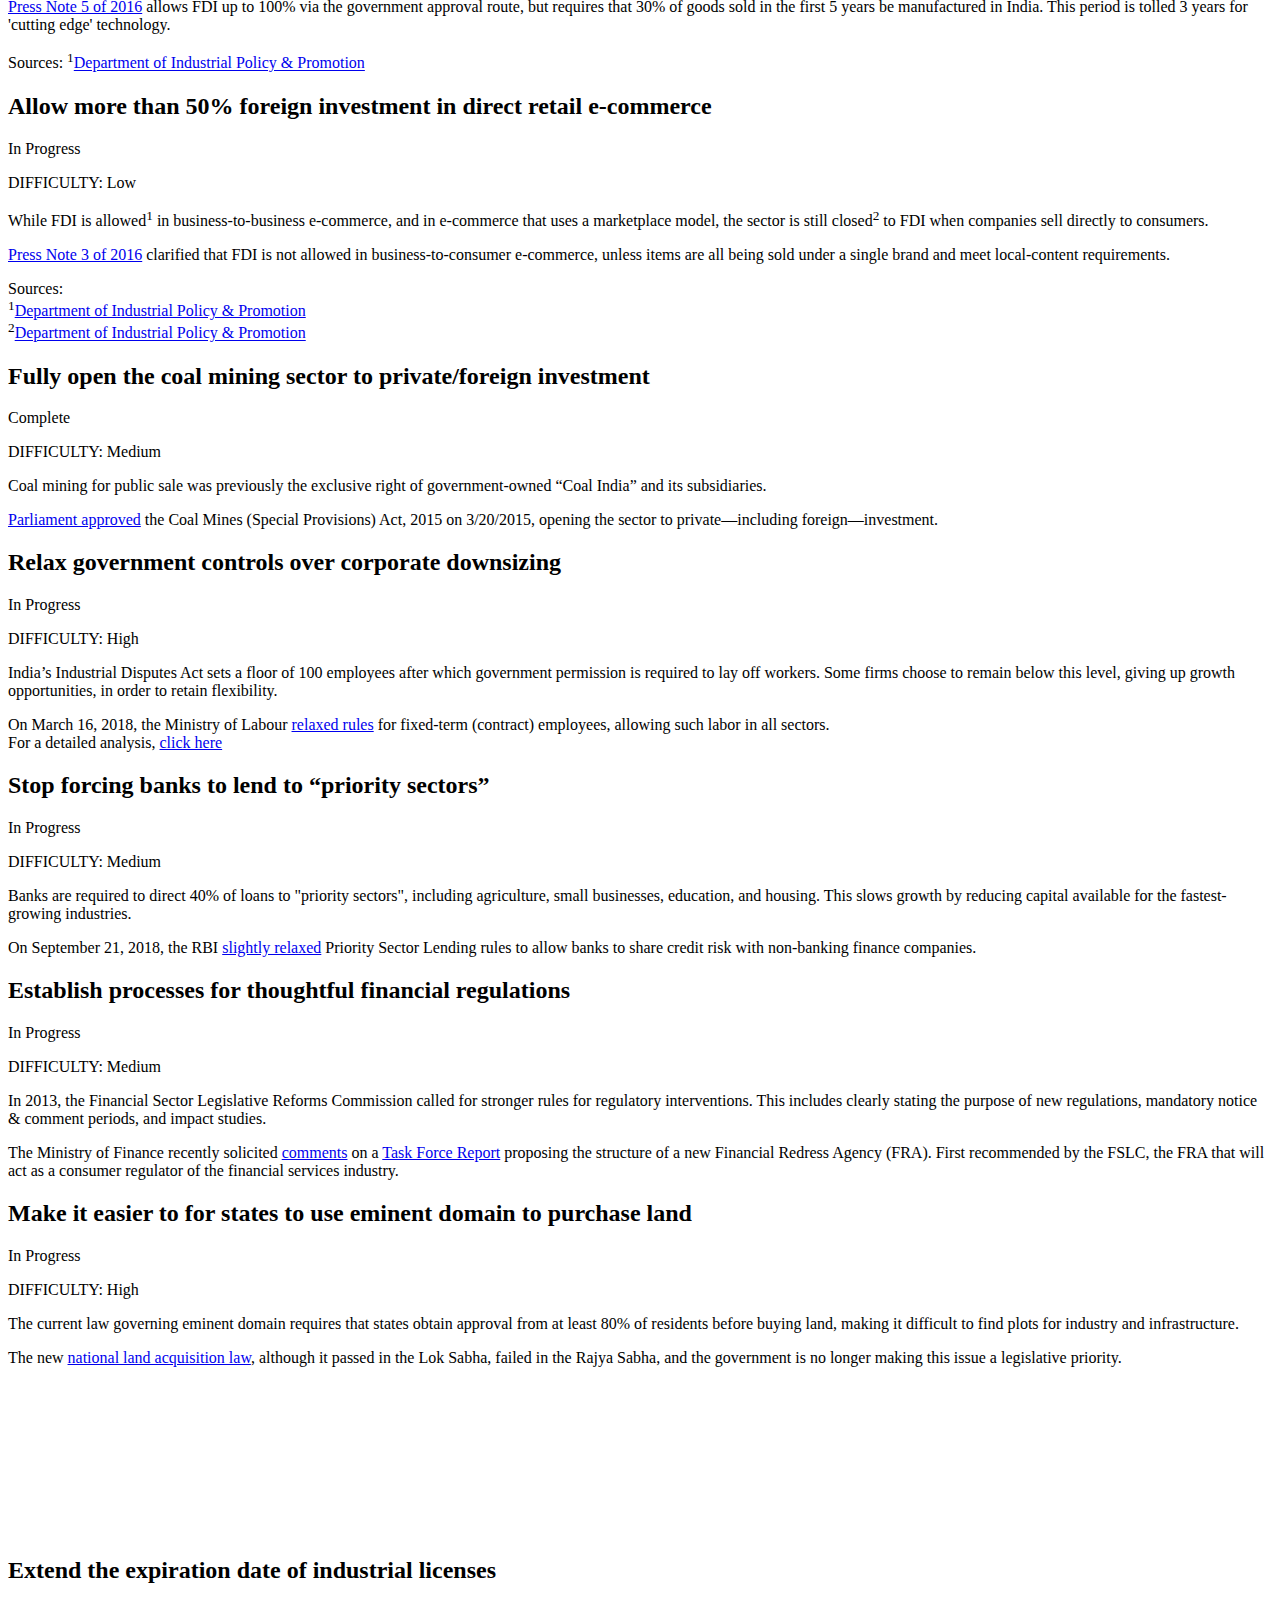
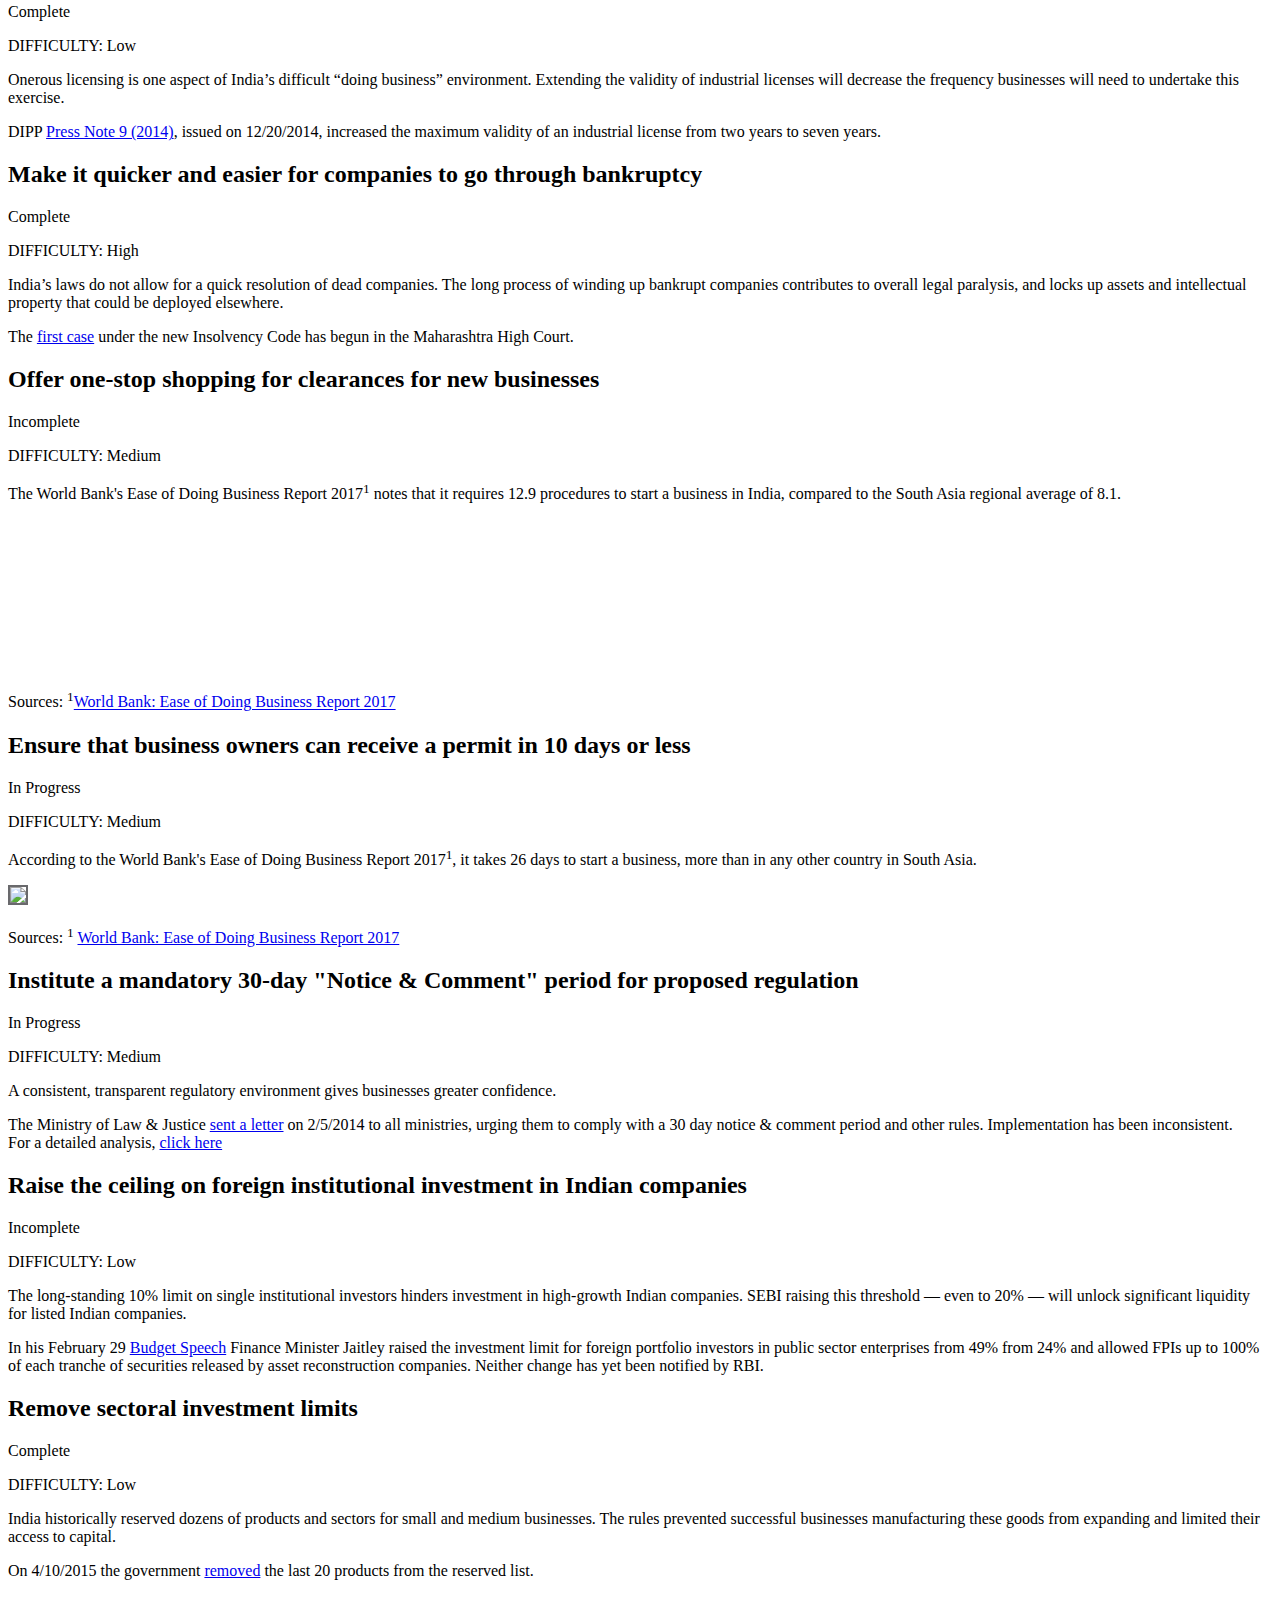
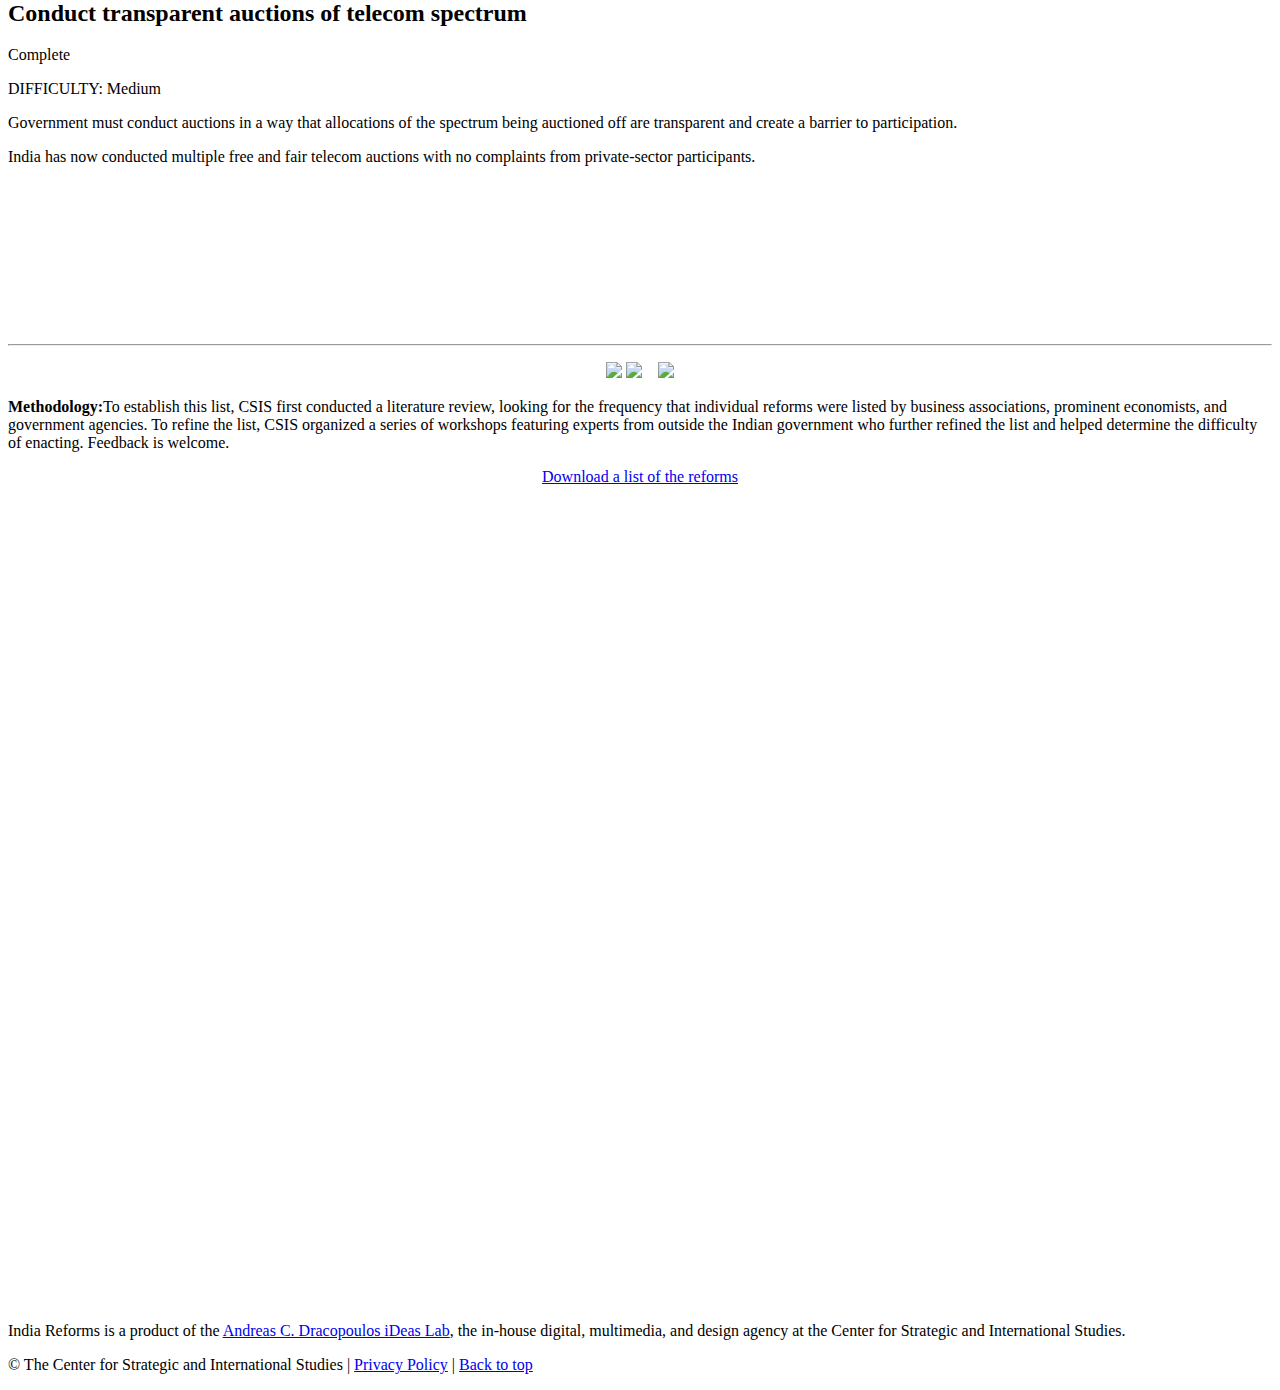
==== commit 41f286ea: "Merge pull request #7 from CSIS-iLab/update-march" ====
--- a/index.html
+++ b/index.html
@@ -495,7 +495,7 @@
 					<h2 class="name gray">Reduce restrictions on foreign investment in multi-brand retail</h2>
 					<p class="status">In Progress</p>
 					<p class="difficulty">DIFFICULTY: Medium</p>
-					<p class="desc">FDI was <a href="http://dipp.nic.in/English/acts_rules/Press_Notes/pn1_2012.pdf" target="_blank">opened in Sept. 2012</a>. But rules governing foreign investment — minimum investment size, sourcing rules, and location — have precluded investment
+					<p class="desc">FDI was opened in Sept. 2012<sup>1</sup>. But rules governing foreign investment — minimum investment size, sourcing rules, and location — have precluded investment
 						in this sector.<i class="fa fa-play"></i>
 					</p>
 
@@ -504,7 +504,9 @@
 				<div class="info-text">
 					<p>For a detailed analysis, <a href="https://www.cogitasia.com/removing-restrictions-on-foreign-investment-in-indias-retail-sector/">click here</a></p>
 
-					<iframe width="100%" height="70%" scrolling="no" frameborder="no" src="https://w.soundcloud.com/player/?url=https%3A//api.soundcloud.com/tracks/269118501&amp;color=69696c&amp;auto_play=false&amp;hide_related=false&amp;show_comments=true&amp;show_user=true&amp;show_reposts=false"></iframe>
+					<iframe width="100%" height="50%" scrolling="no" frameborder="no" src="https://w.soundcloud.com/player/?url=https%3A//api.soundcloud.com/tracks/269118501&amp;color=69696c&amp;auto_play=false&amp;hide_related=false&amp;show_comments=true&amp;show_user=true&amp;show_reposts=false"></iframe>
+
+					<p class="source">Sources: <sup>1</sup><a href="http://dipp.nic.in/English/acts_rules/Press_Notes/pn1_2012.pdf" target="_blank">Department of Industrial Policy and Promotion</a></p>
 				</div>
 
 
@@ -521,7 +523,8 @@
 					<h2 class="name gray">Reduce restrictions on foreign investment in single-brand retail</h2>
 					<p class="status">In Progress</p>
 					<p class="difficulty">DIFFICULTY: Medium</p>
-					<p class="desc">FDI in single-brand retail was <a href="http://dipp.nic.in/English/acts_rules/Press_Notes/pn1_2012.pdf"> opened </a> in September 2012. However, foreign firms must source 30% of what they sell from local manufacturers.
+					<p class="desc">
+						FDI in single-brand retail was opened<sup>1</sup> in September 2012. However, foreign firms must source 30% of what they sell from local manufacturers.
 					</p>
 
 
@@ -532,6 +535,7 @@
 					<p><a href="http://dipp.nic.in/sites/default/files/pn5_2016.pdf" target="_blank">Press Note 5 of 2016</a> allows FDI up to 100% via the government approval route, but requires that 30% of goods sold in the first 5 years be manufactured in India. This
 						period is tolled 3 years for 'cutting edge' technology.</p>
 
+					<p class="source">Sources: <sup>1</sup><a href="http://dipp.nic.in/English/acts_rules/Press_Notes/pn1_2012.pdf" target="_blank">Department of Industrial Policy & Promotion</a></p>
 				</div>
 
 			</div>
@@ -547,8 +551,7 @@
 					<h2 class="name gray">Allow more than 50% foreign investment in direct retail e-commerce</h2>
 					<p class="status">In Progress</p>
 					<p class="difficulty">DIFFICULTY: Low</p>
-					<p class="desc">While FDI is <a href="http://dipp.nic.in/English/Policies/FDI_Circular_01_2013.pdf" target="_blank">allowed</a> in business-to-business e-commerce, and in e-commerce that uses a marketplace model, the sector is still <a href="http://dipp.nic.in/English/Discuss_paper/Discussion_paper_ecommerce_07012014.pdf"
-						  target="_blank">closed</a> to FDI when companies sell directly to consumers. </p>
+					<p class="desc">While FDI is allowed<sup>1</sup> in business-to-business e-commerce, and in e-commerce that uses a marketplace model, the sector is still closed<sup>2</sup> to FDI when companies sell directly to consumers. </p>
 
 				</div>
 
@@ -556,6 +559,11 @@
 
 					<p><a href="http://dipp.nic.in/sites/default/files/pn3_2016_0.pdf" target="_blank">Press Note 3 of 2016</a> clarified that FDI is not allowed in business-to-consumer e-commerce, unless items are all being sold under a single brand and meet local-content
 						requirements.
+					</p>
+
+					<p class="source">Sources:<br/>
+						<sup>1</sup><a href="http://dipp.nic.in/English/Policies/FDI_Circular_01_2013.pdf" target="_blank">Department of Industrial Policy & Promotion</a><br/>
+						<sup>2</sup><a href="http://dipp.nic.in/English/Discuss_paper/Discussion_paper_ecommerce_07012014.pdf">Department of Industrial Policy & Promotion</a>
 					</p>
 
 				</div>
@@ -743,13 +751,17 @@
 					<h2 class="name red">Offer one-stop shopping for clearances for new businesses</h2>
 					<p class="status">Incomplete</p>
 					<p class="difficulty">DIFFICULTY: Medium</p>
-					<p class="desc">The World Bank's <a href="http://www.doingbusiness.org/reports/~/media/WBG/DoingBusiness/Documents/Profiles/Regional/DB2017/SA.pdf" target="_blank">Ease of Doing Business Report 2017</a> notes that it requires 12.9 procedures to start a business
+					<p class="desc">The World Bank's Ease of Doing Business Report 2017<sup>1</sup> notes that it requires 12.9 procedures to start a business
 						in India, compared to the South Asia regional average of 8.1.<i class="fa fa-play"></i></p>
 
 				</div>
 
 				<div class="info-text">
-					<iframe width="100%" height="80%" scrolling="no" frameborder="no" src="https://w.soundcloud.com/player/?url=https%3A//api.soundcloud.com/tracks/269118299&amp;color=69696c&amp;auto_play=false&amp;hide_related=false&amp;show_comments=true&amp;show_user=true&amp;show_reposts=false"></iframe>
+					<iframe width="100%" height="60%" scrolling="no" frameborder="no" src="https://w.soundcloud.com/player/?url=https%3A//api.soundcloud.com/tracks/269118299&amp;color=69696c&amp;auto_play=false&amp;hide_related=false&amp;show_comments=true&amp;show_user=true&amp;show_reposts=false"></iframe>
+
+					<p class="source">Sources: <sup>1</sup><a href="http://www.doingbusiness.org/reports/~/media/WBG/DoingBusiness/Documents/Profiles/Regional/DB2017/SA.pdf" target="_blank">World Bank: Ease of Doing Business Report 2017</a>
+					</p>
+
 				</div>
 
 			</div>
@@ -763,18 +775,17 @@
 				<div class="first">
 
 					<h2 class="name gray">Ensure that business owners can receive a permit in 10 days or less</h2>
-					<p class="status">In Process</p>
-					<p class="difficulty">DIFFICULTY: Medium</p>
-					<p class="desc">According to the World Bank's <a href="http://www.doingbusiness.org/reports/~/media/WBG/DoingBusiness/Documents/Profiles/Regional/DB2017/SA.pdf" target="_blank">Ease of Doing Business Report 2017</a>, it takes 26 days to start a business, more than
-						in any other country in South Asia.<i class="fa fa-line-chart"></i></p>
+					<p class="status">In Progress</p>
+					<p class="difficulty">DIFFICULTY: Medium</p>
+					<p class="desc">According to the World Bank's Ease of Doing Business Report 2017<sup>1</sup>, it takes 26 days to start a business, more than in any other country in South Asia.<i class="fa fa-line-chart"></i></p>
 
 				</div>
 
 				<div class="info-text">
 
 					<a class="fancybox" rel="group" href="img/permits.jpg"><img src="img/permits.jpg" style="width: 74%;border: 2px solid #69696C;"/></a>
-					<p class="desc">According to the World Bank's <a href="http://www.doingbusiness.org/reports/~/media/WBG/DoingBusiness/Documents/Profiles/Regional/DB2017/SA.pdf" target="_blank">Ease of Doing Business Report 2017</a>, it takes 26 days to start a business, more than
-						in any other country in South Asia.</p>
+					<p class="source">Sources: <sup>1</sup> <a href="http://www.doingbusiness.org/reports/~/media/WBG/DoingBusiness/Documents/Profiles/Regional/DB2017/SA.pdf" target="_blank">World Bank: Ease of Doing Business Report 2017</a>
+					</p>
 
 				</div>
 
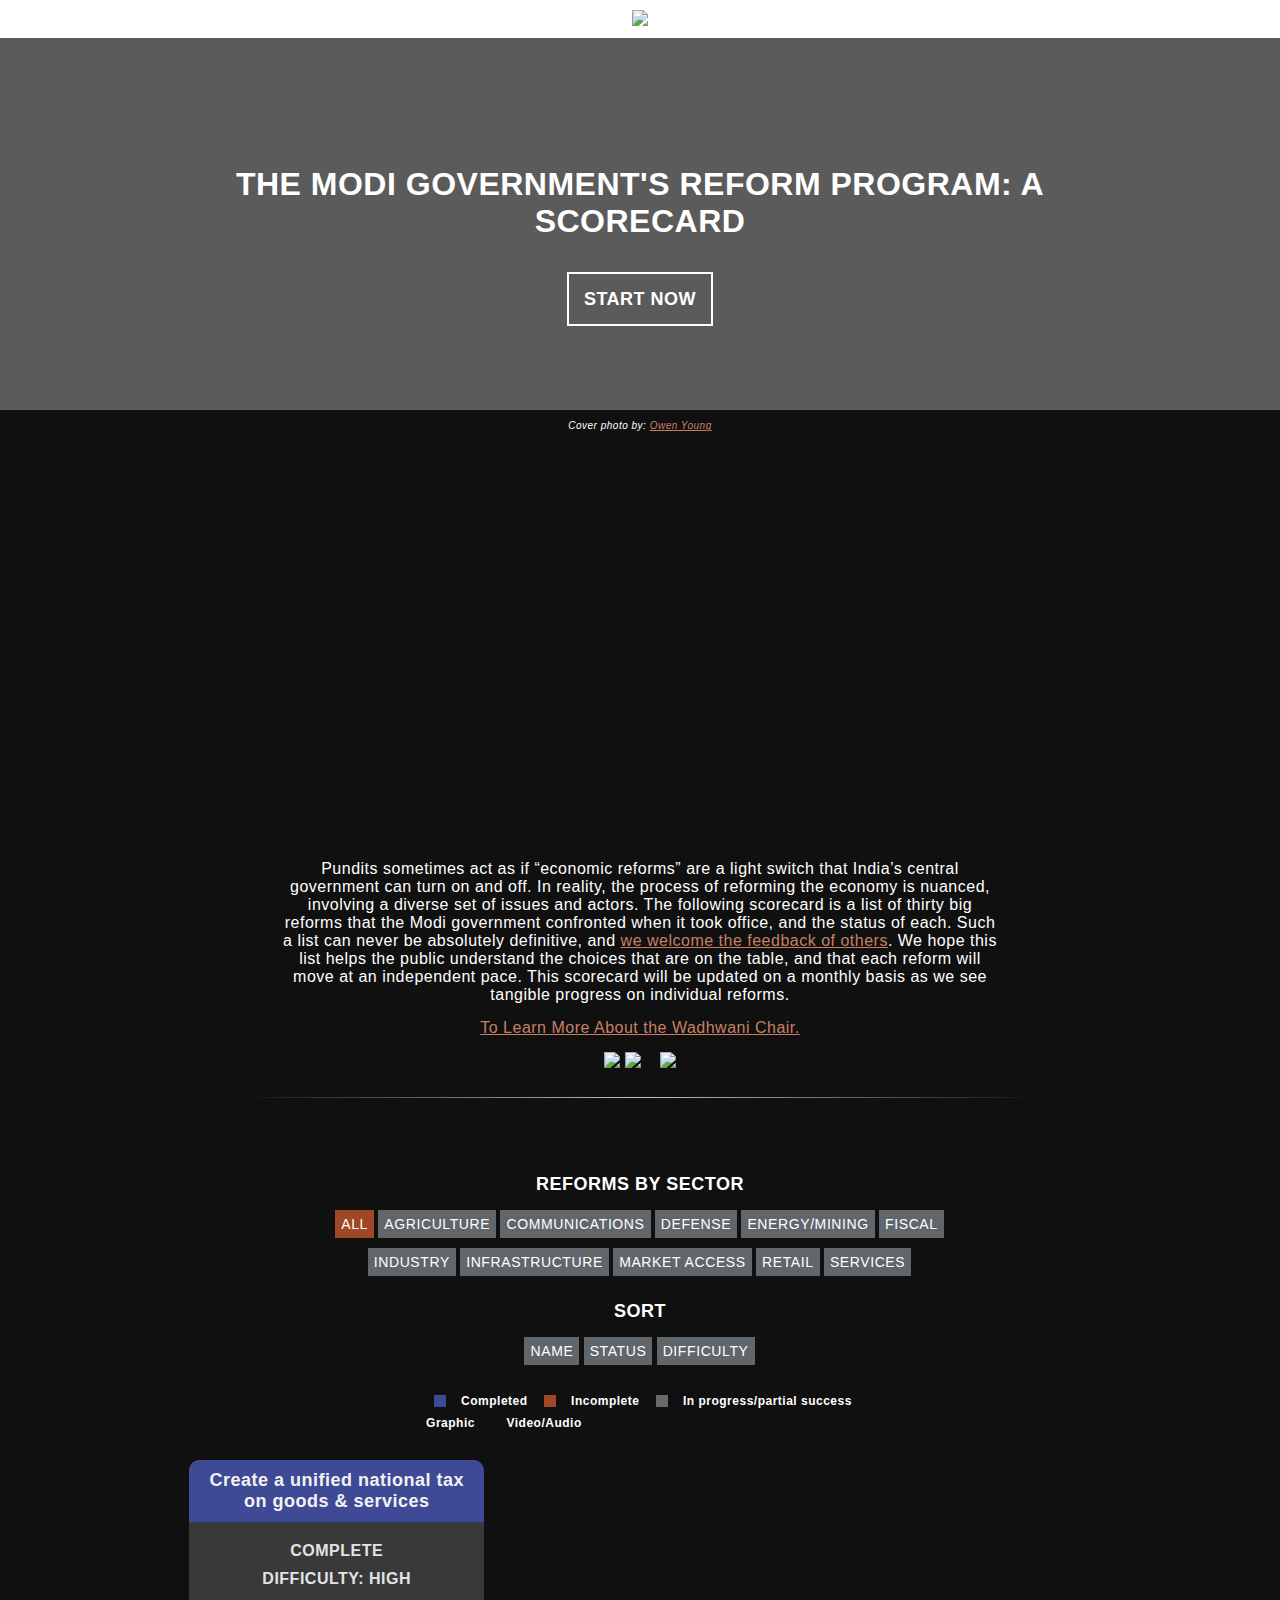
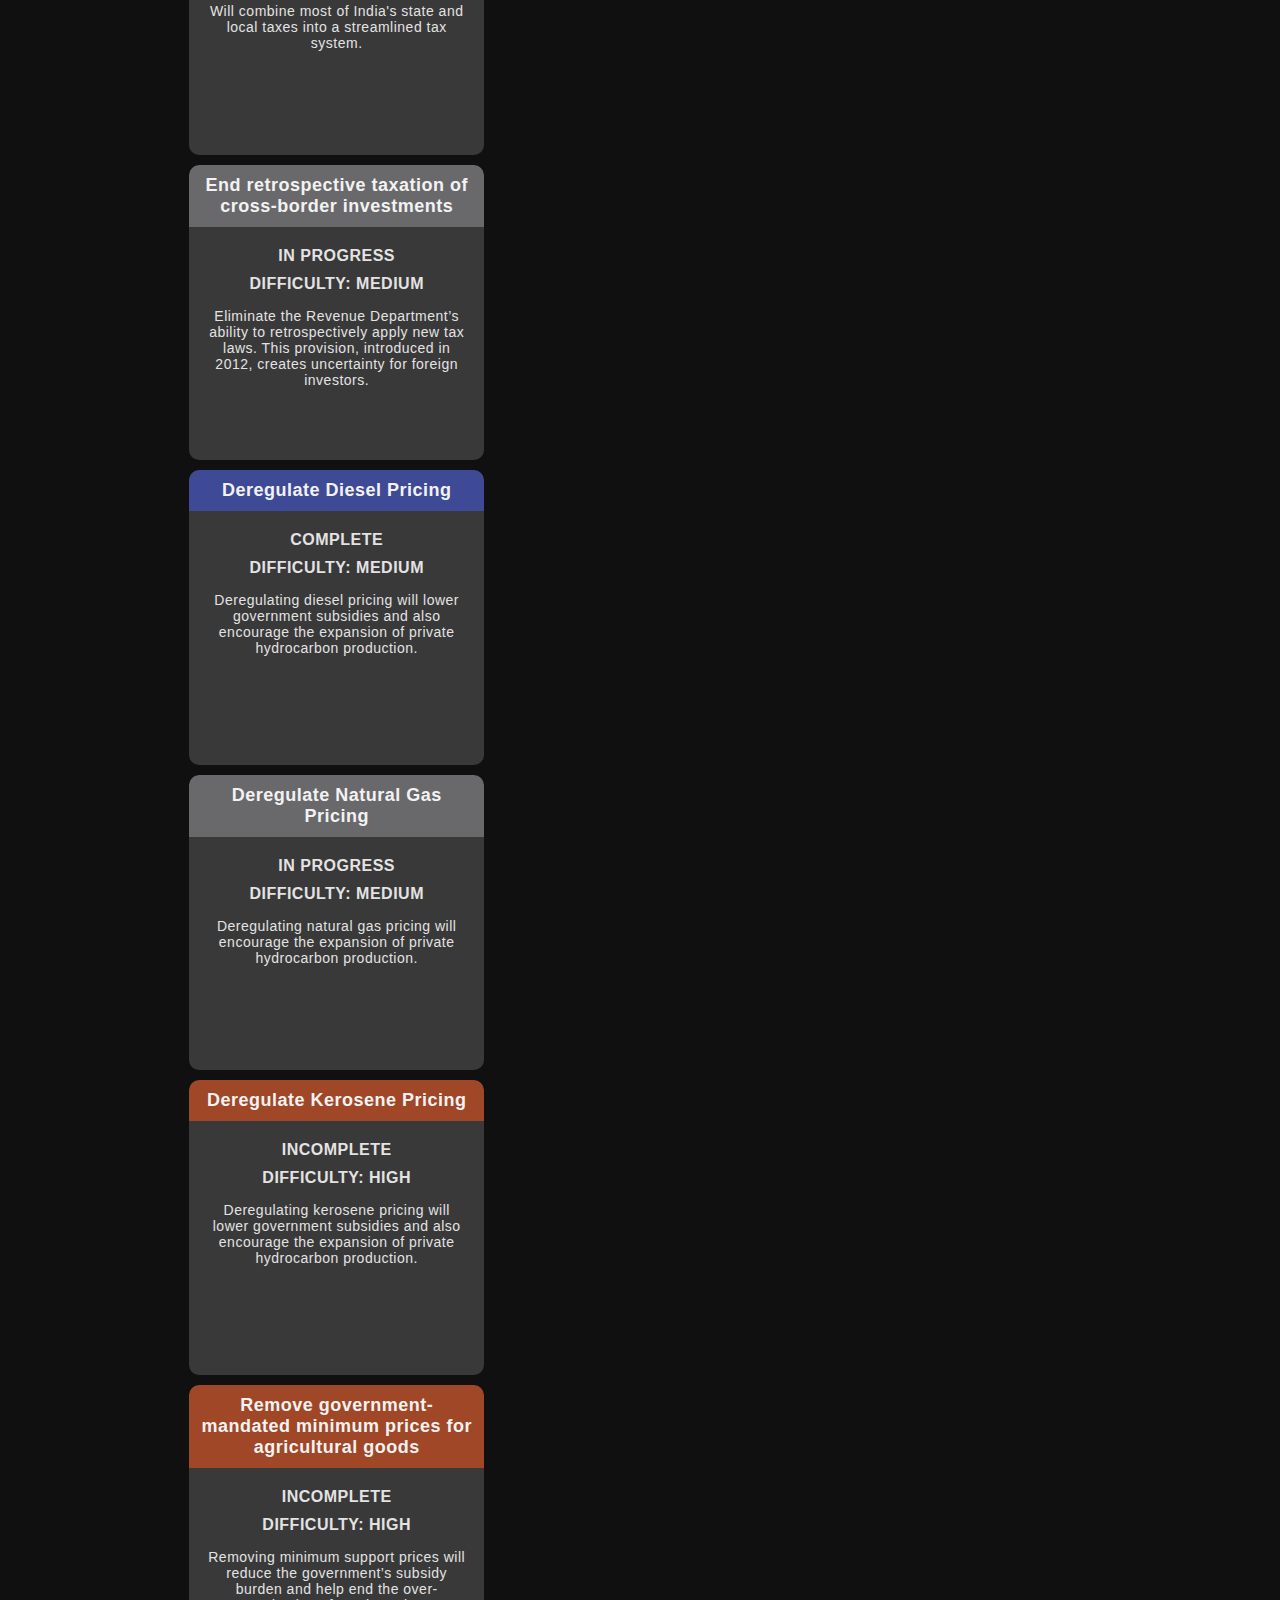
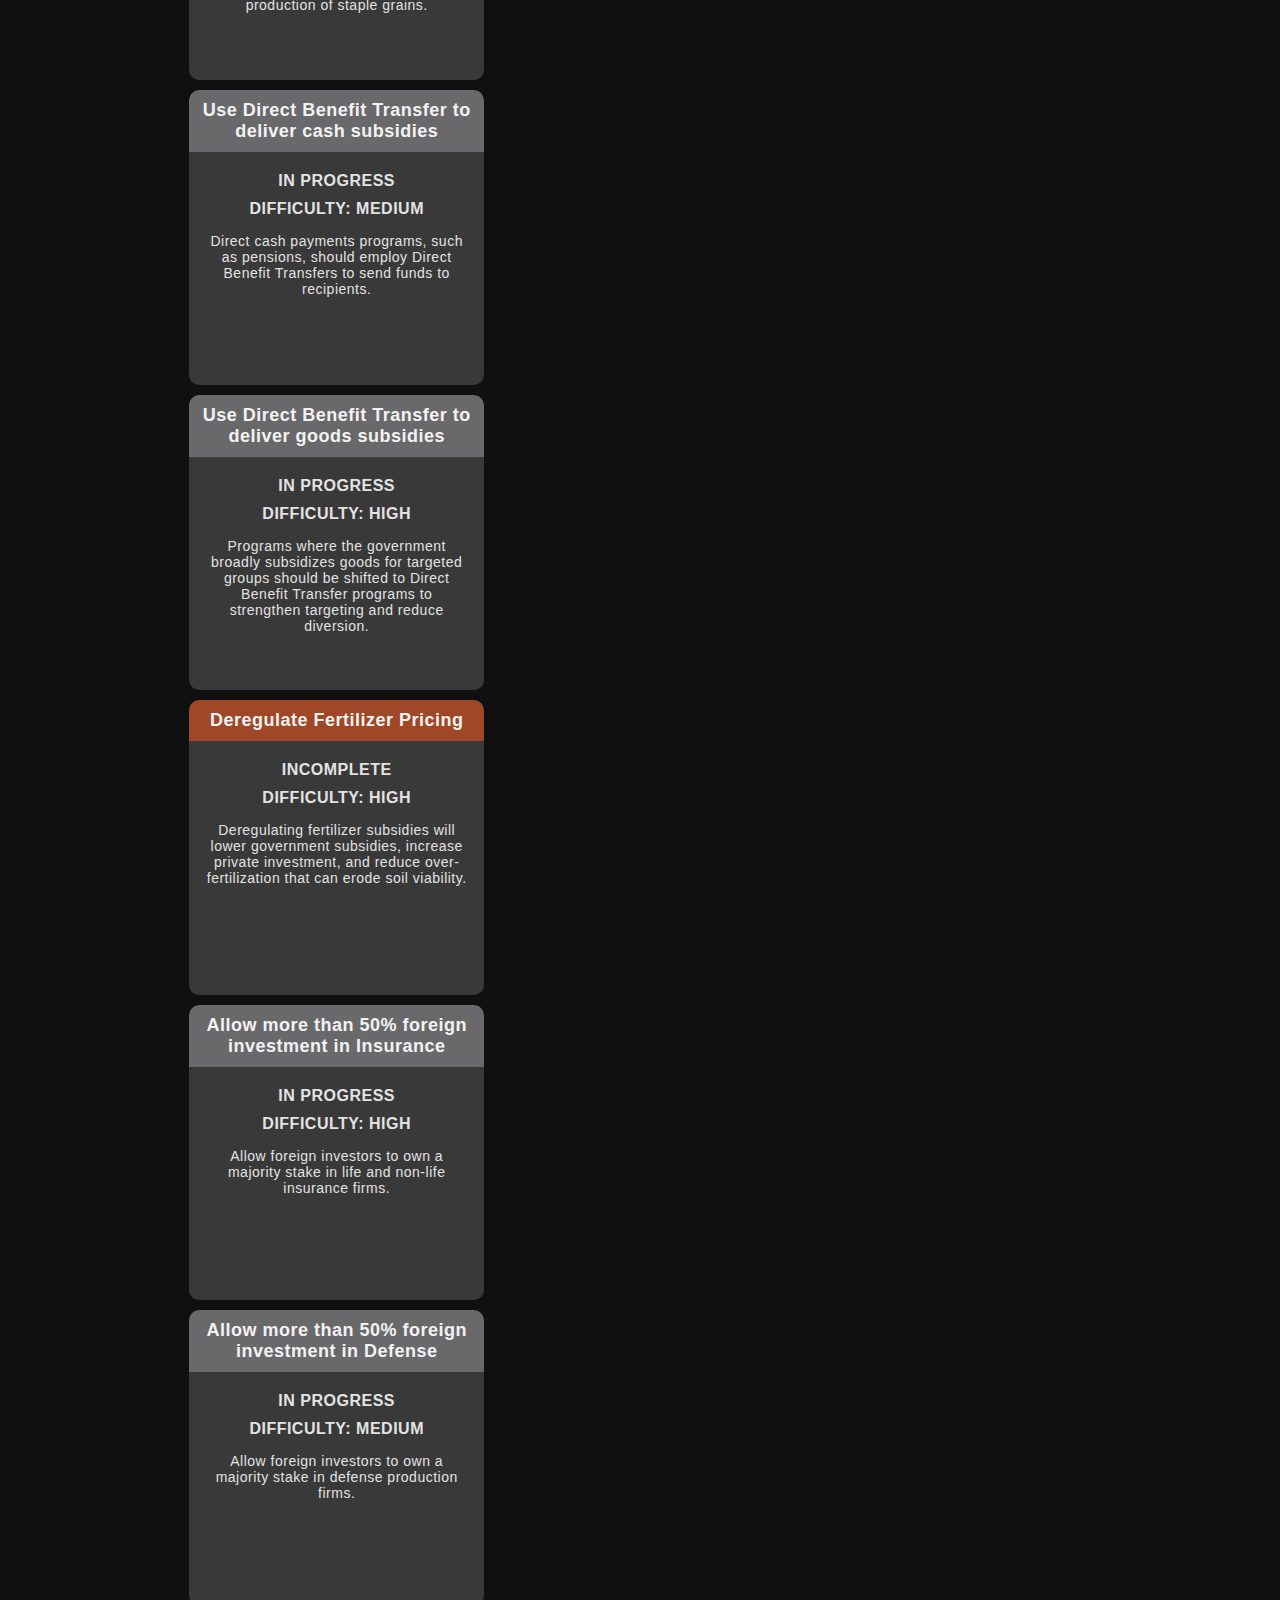
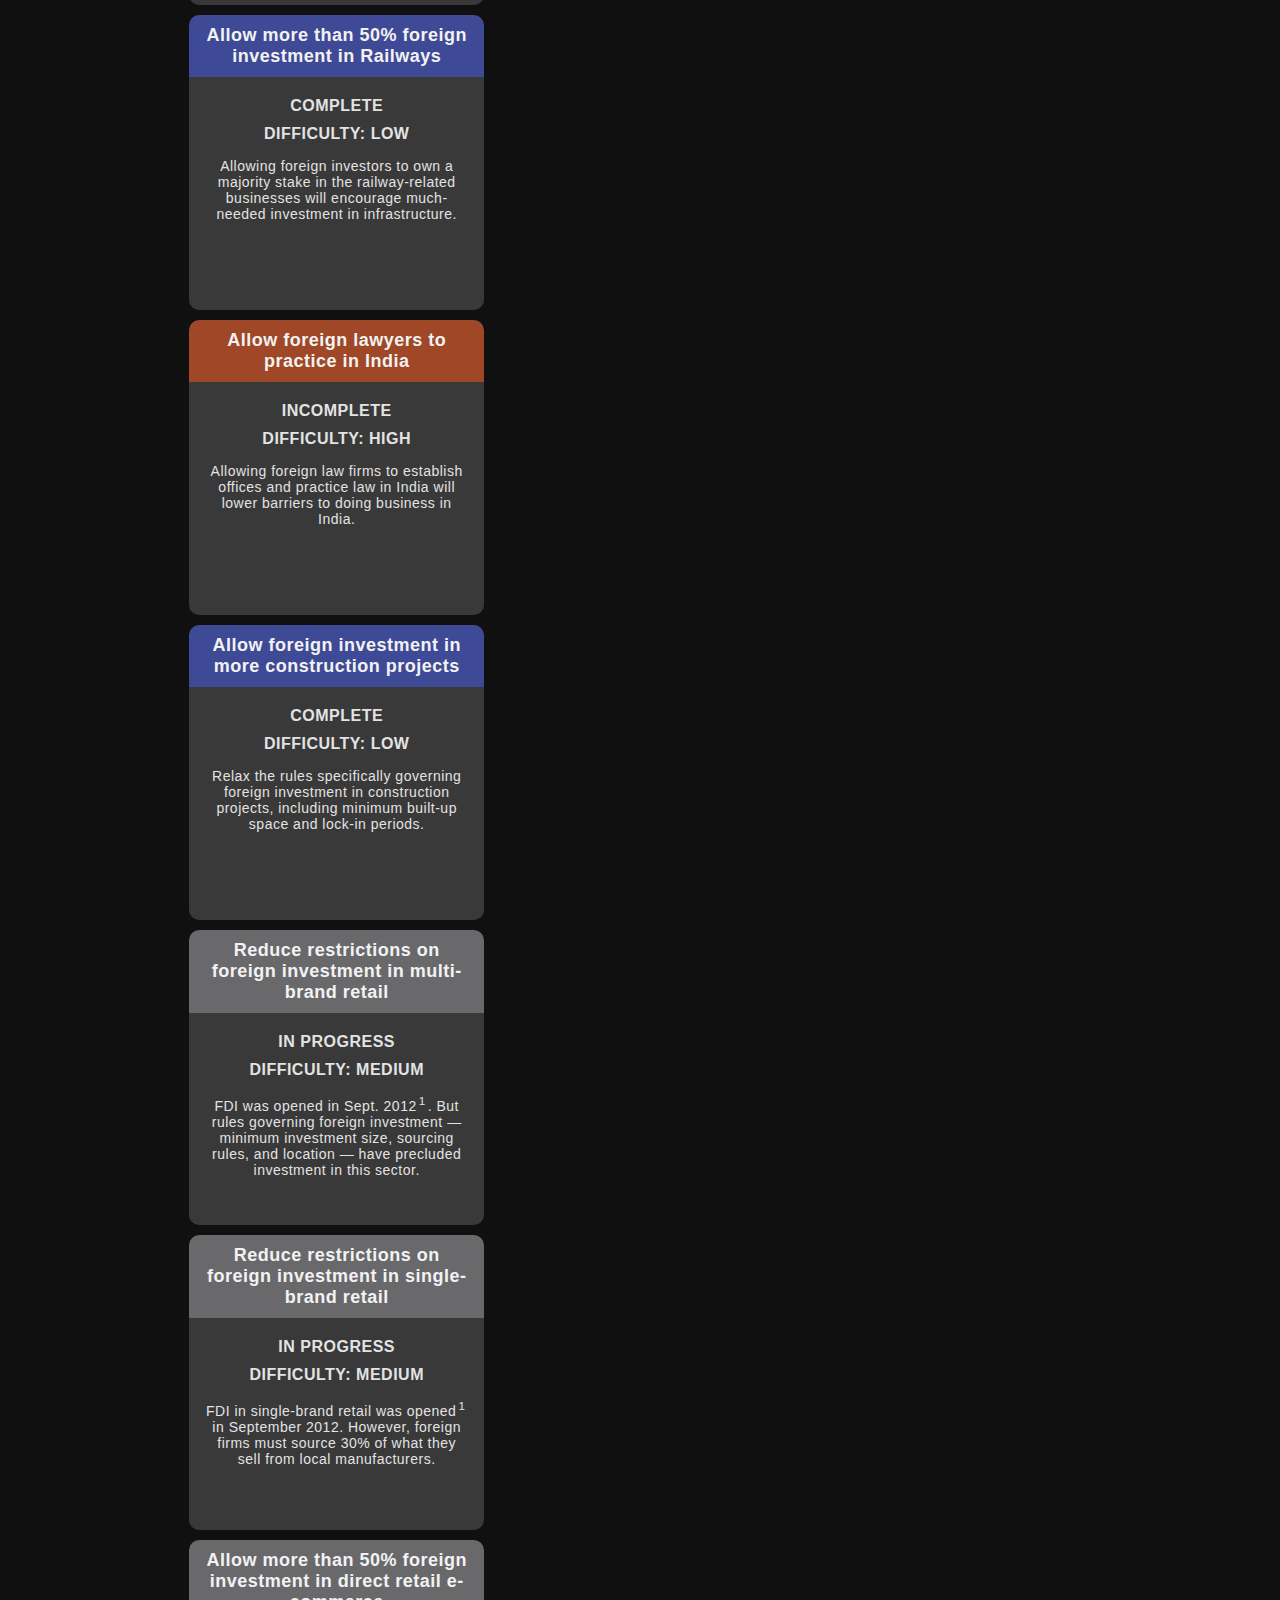
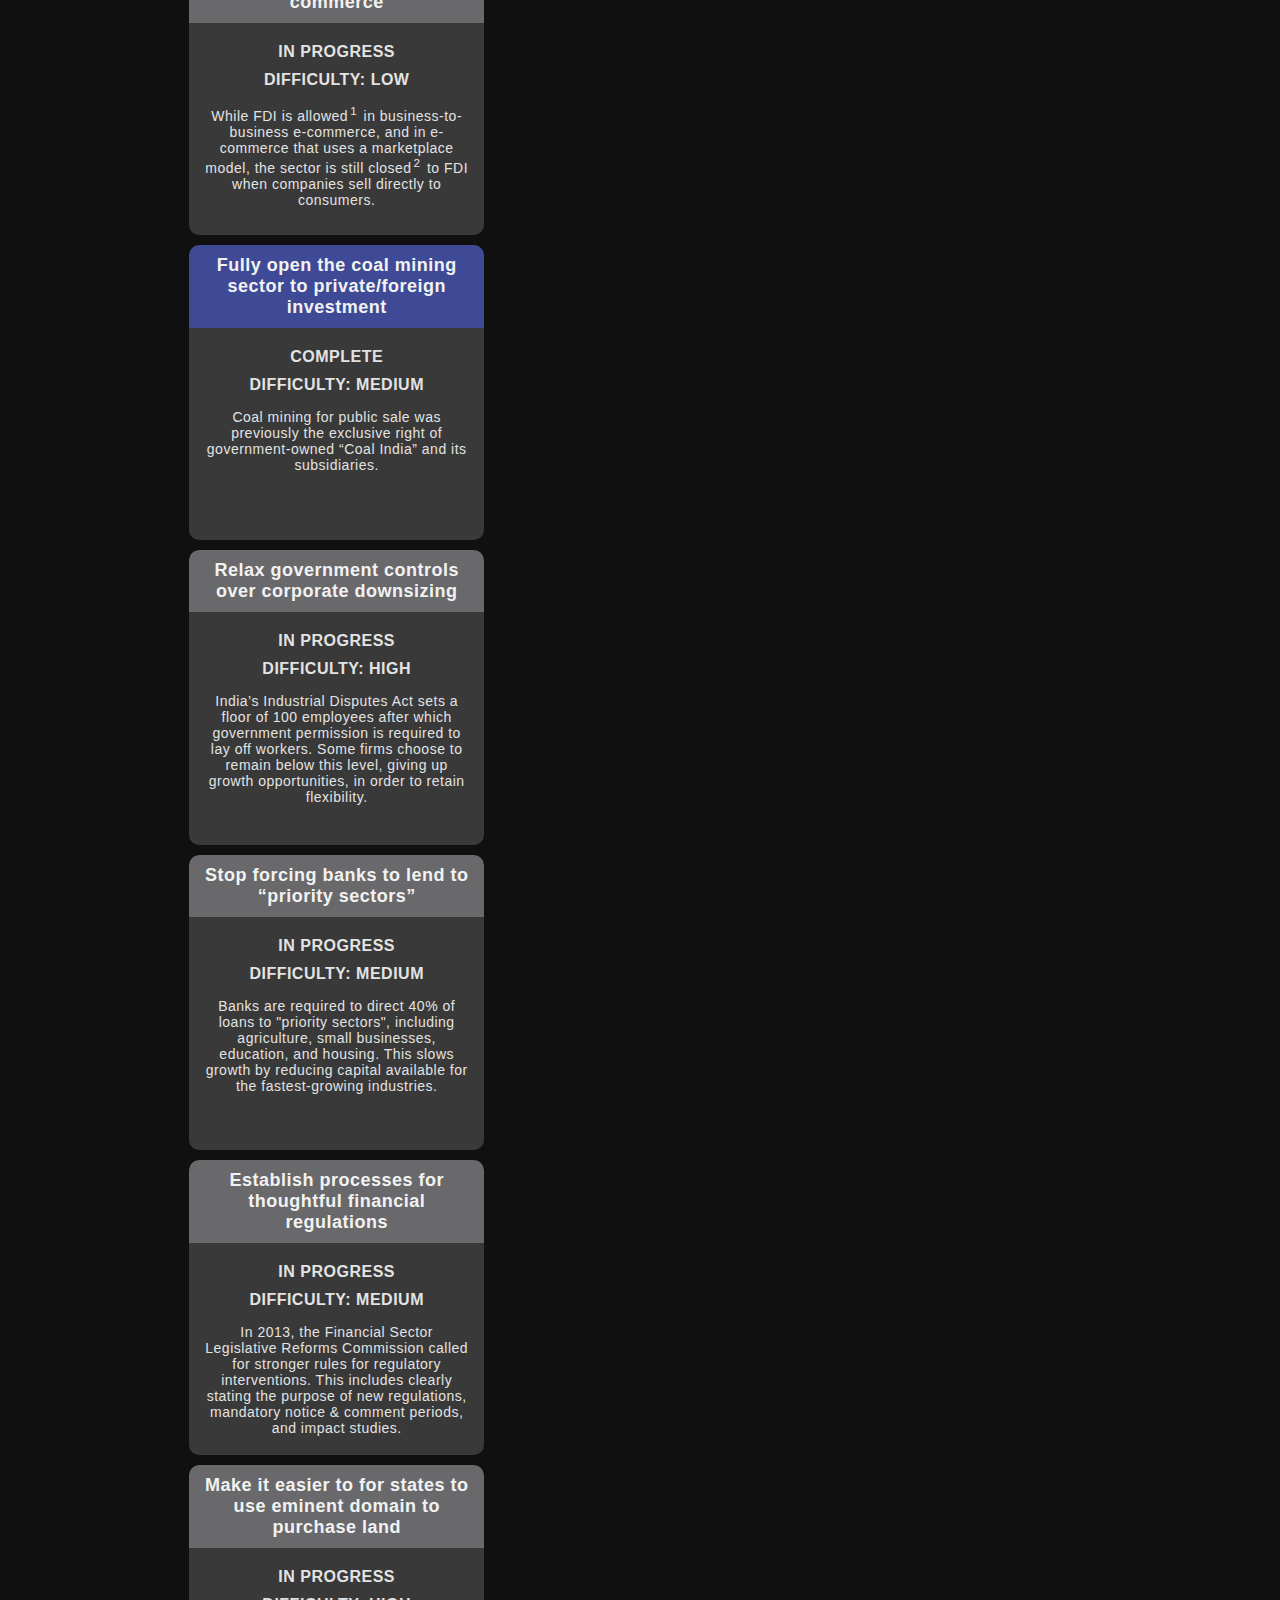
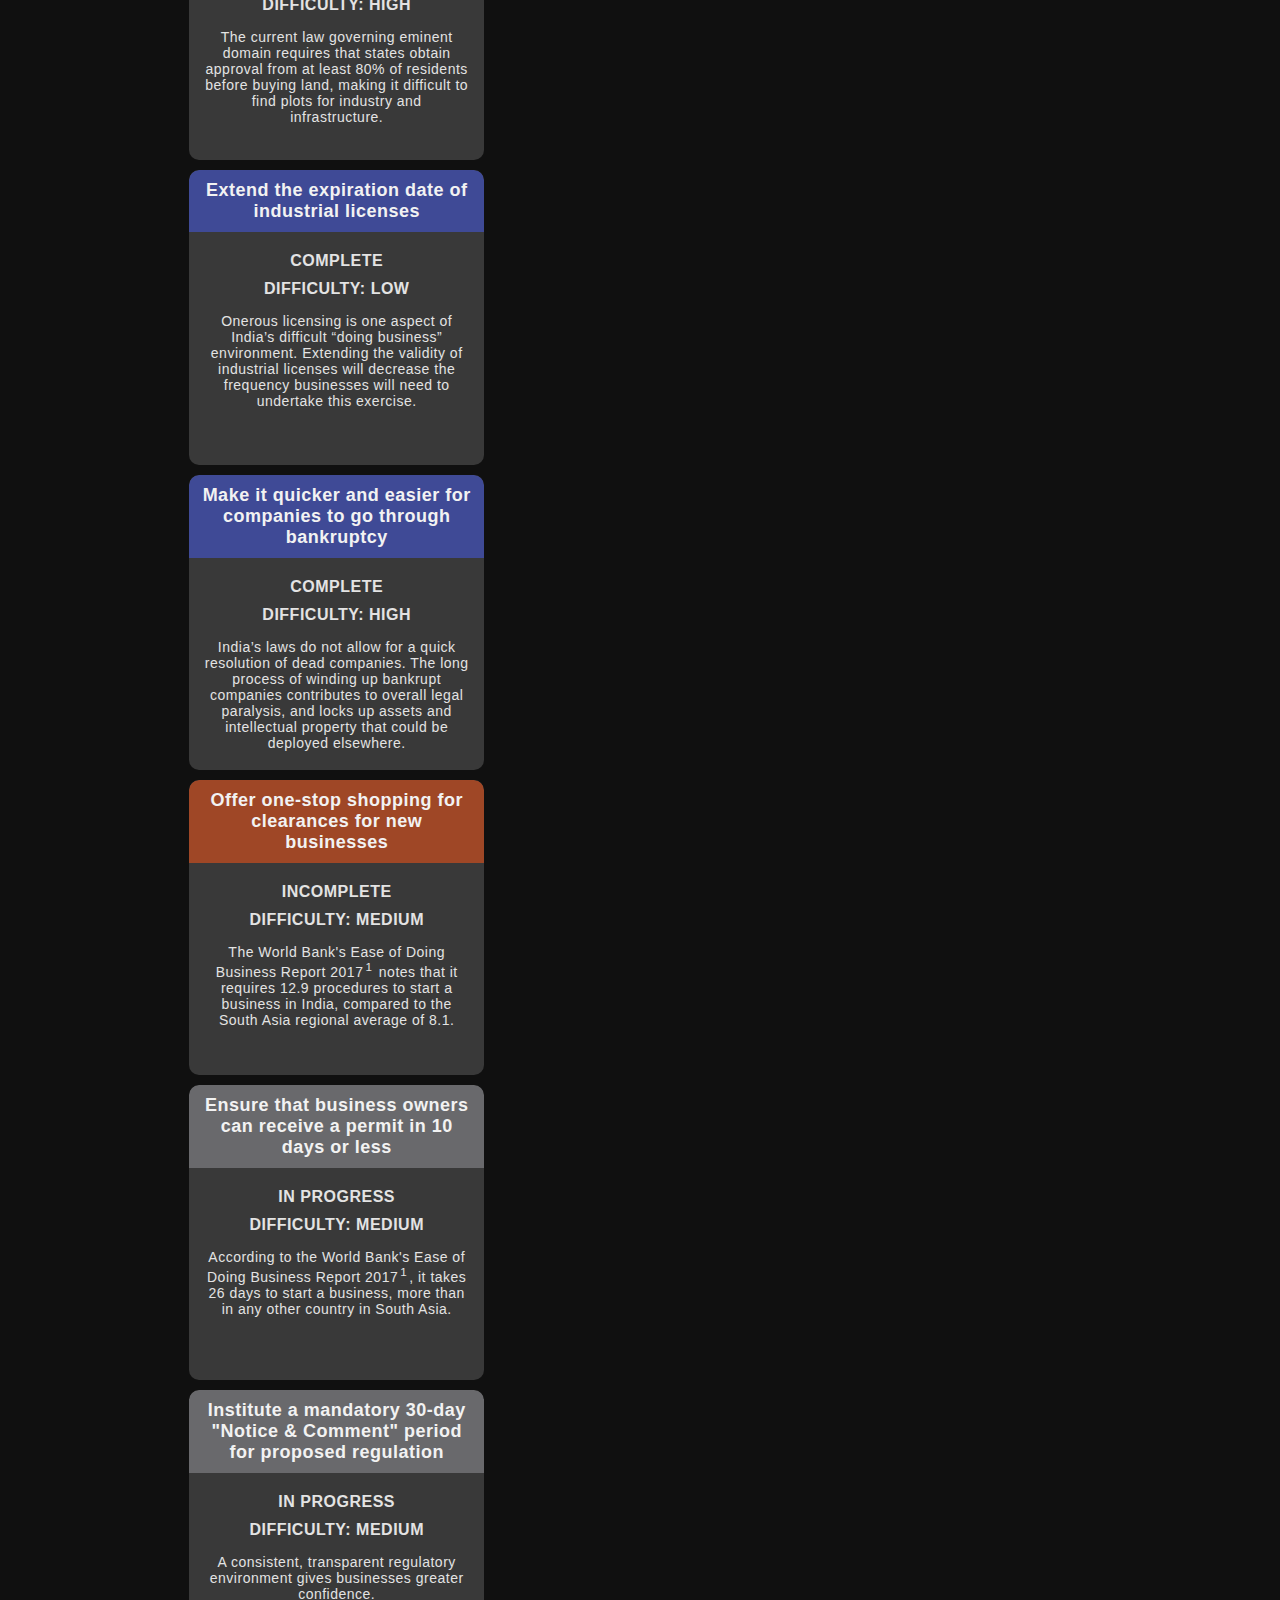
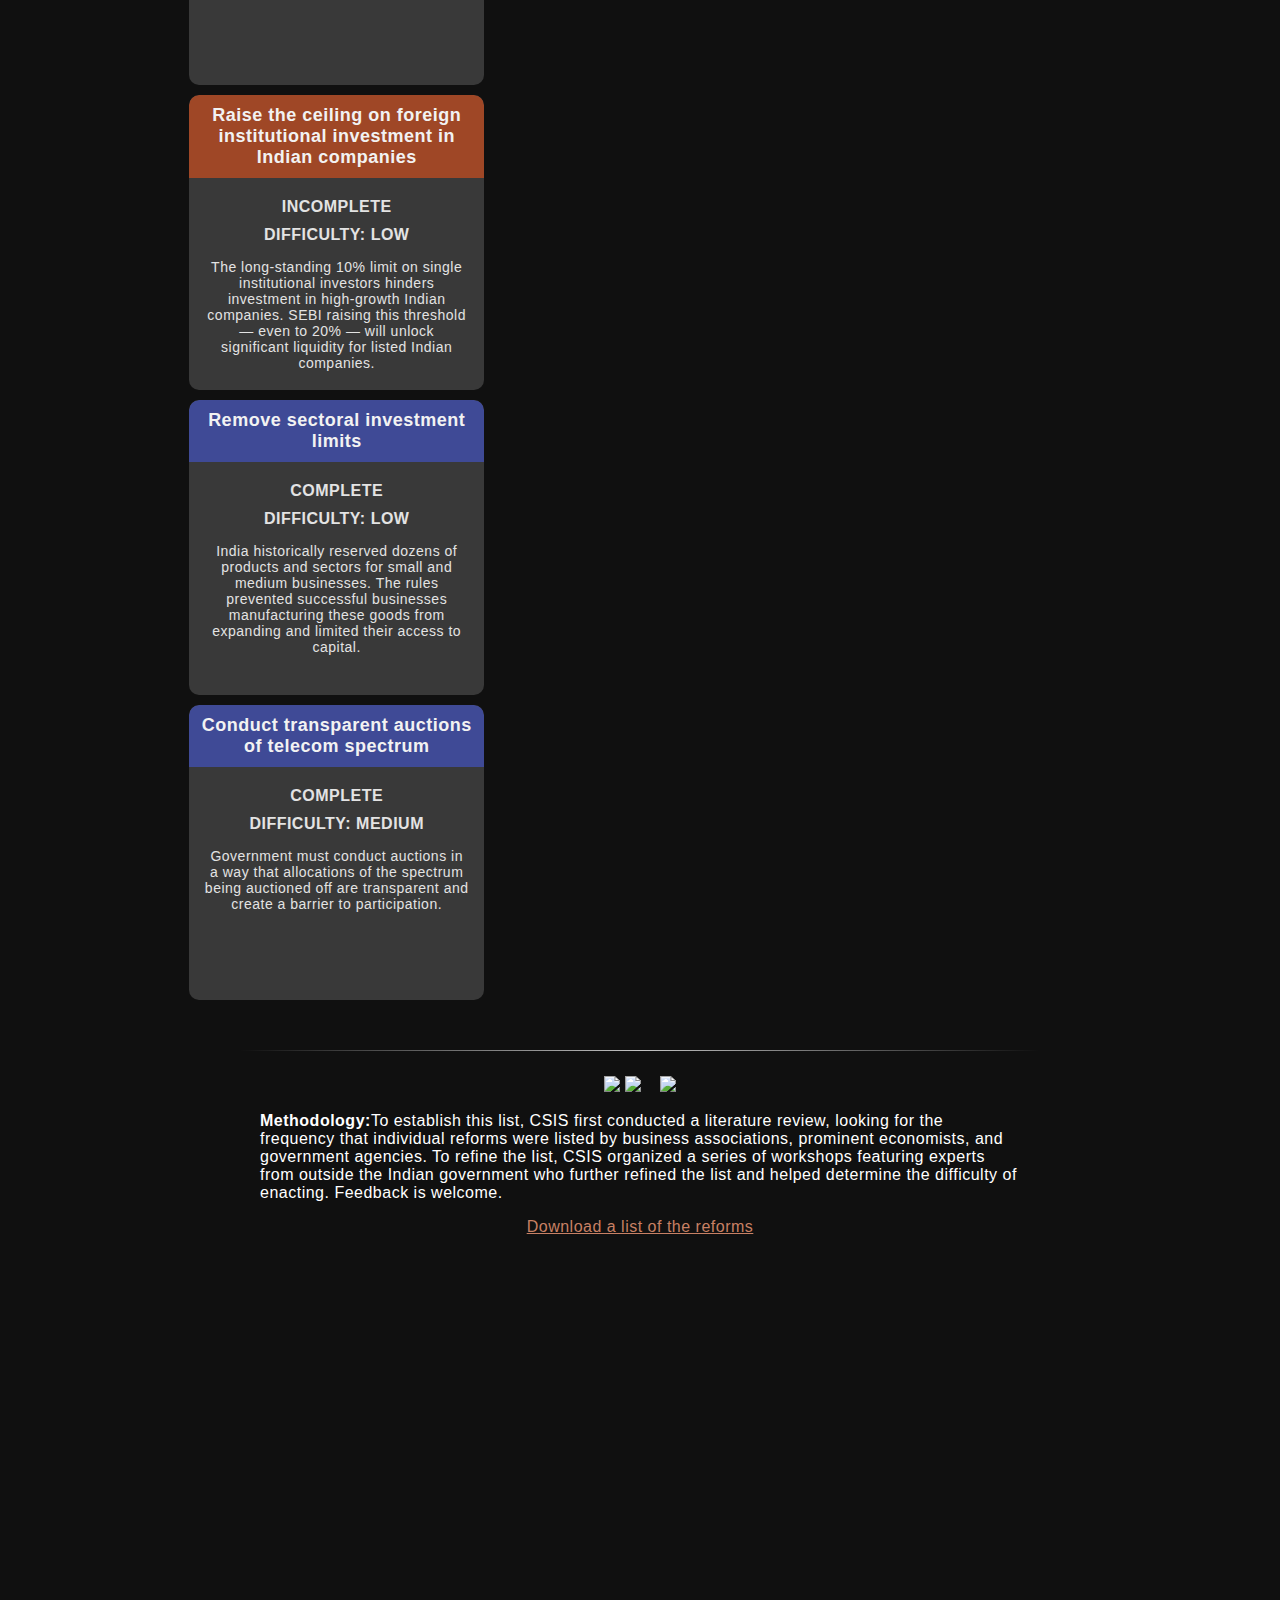
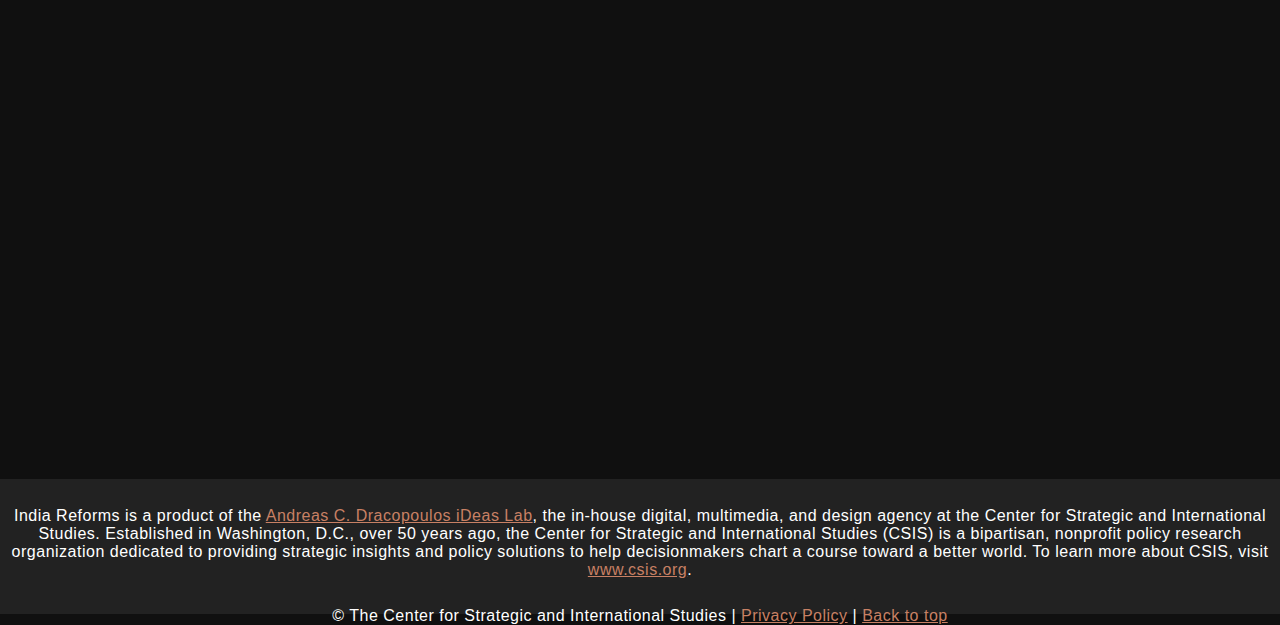
==== commit 81c27b07: "update footer csis details" ====
--- a/index.html
+++ b/index.html
@@ -916,7 +916,8 @@
 
 
 	<div id="copyright">
-		<p>India Reforms is a product of the <a href="https://www.csis.org/programs/dracopoulos-ideas-lab" target="_blank">Andreas C. Dracopoulos iDeas Lab</a>, the in-house digital, multimedia, and design agency at the Center for Strategic and International Studies.</p>
+		<p>India Reforms is a product of the <a href="https://www.csis.org/programs/dracopoulos-ideas-lab" target="_blank">Andreas C. Dracopoulos iDeas Lab</a>, the in-house digital, multimedia, and design agency at the Center for Strategic and International Studies. Established in Washington, D.C., over 50 years ago, the Center for Strategic and International Studies (CSIS) is a bipartisan, nonprofit policy research organization dedicated to providing strategic insights and policy solutions to help decisionmakers chart a course toward a better world. To learn more about CSIS, visit <a href="https://www.csis.org">www.csis.org</a>.</p>
+
 
 		<p>© The Center for Strategic and International Studies <span class="copyright-year"></span> | <a href="https://www.csis.org/privacy-policy" target="_blank" rel="nofollow">Privacy Policy</a> | <a href="#csis">Back to top</a></p>
 
--- a/india.css
+++ b/india.css
@@ -0,0 +1,601 @@
+/*------------------------------------------*/
+/* GLOBAL STYLES */
+/*------------------------------------------*/
+
+html {
+  font-size: 62.5%;
+}
+
+body {
+  font-family: "museo-sans", sans-serif;
+  background: #101010;
+  padding: 0;
+  margin: 0;
+  letter-spacing: 0.5px;
+}
+
+p {
+  font-size: 1.6rem;
+}
+
+a {
+  color: #c88064;
+}
+
+h1 {
+  font-size: 3.2rem;
+}
+
+h2 {
+  font-size: 1.8rem;
+}
+
+a:hover {
+  color: #9f4726;
+  transition: 0.4s;
+}
+
+a:visited {
+  color: #c88064;
+}
+
+hr {
+  border: 0;
+  height: 1px;
+  background-image: linear-gradient(
+    to right,
+    rgba(0, 0, 0, 0),
+    rgba(255, 255, 255, 0.75),
+    rgba(0, 0, 0, 0)
+  );
+  margin: 25px 0 25px 0;
+}
+
+sup {
+  margin: 0 0.2rem;
+}
+
+/*------------------------------------------*/
+/* HEADER STYLES */
+/*------------------------------------------*/
+
+#csis {
+  background: #fff;
+  padding: 10px 0 10px 0;
+  text-align: center;
+  width: 100%;
+  top: 0;
+}
+
+.header {
+  background: url("img/hero.jpg") no-repeat center center;
+  background-size: cover;
+  text-align: center;
+  height: 100%;
+  width: 100%;
+  display: inline-block;
+  position: relative;
+}
+
+.overlay {
+  position: relative;
+  background-color: rgba(255, 255, 255, 0.7);
+}
+
+.header h1 {
+  margin-top: 0;
+  padding: 10%;
+  color: #fff;
+  text-transform: uppercase;
+  position: relative;
+}
+
+.header a {
+  color: #fff;
+  text-transform: uppercase;
+  position: relative;
+  bottom: 100px;
+  text-decoration: none;
+  border: solid 2px #fff;
+  padding: 15px;
+  font-weight: bold;
+  font-size: 1.8rem;
+}
+
+@media screen and (max-width: 990px) {
+  .header a {
+    bottom: 50px;
+  }
+}
+
+@media screen and (max-width: 510px) {
+  .header a {
+    display: none;
+  }
+}
+
+.header a:hover {
+  color: #9f4726;
+  background: #fff;
+  border-color: #3f4a96;
+  transition: 0.4s;
+}
+
+.overlay:before {
+  position: absolute;
+  content: " ";
+  top: 0;
+  left: 0;
+  width: 100%;
+  height: 100%;
+  display: block;
+  z-index: 0;
+  background-color: rgba(0, 0, 0, 0.5);
+}
+
+.article * {
+  position: relative;
+  /* hack */
+}
+
+p#cutline {
+  font-size: 1rem;
+  font-style: italic;
+  text-align: center;
+  color: #fff;
+}
+
+/*------------------------------------------*/
+/* ISOTOPE GRID STYLES */
+/*------------------------------------------*/
+
+.grid-item {
+  width: 25%;
+}
+
+.grid-item--width2 {
+  width: 50%;
+}
+
+.portfolioFilter {
+  margin: auto auto 1%;
+  text-align: center;
+  width: 100%;
+}
+
+.portfolioFilter a {
+  margin: 0 5px 0;
+  text-transform: uppercase;
+}
+
+#site-description {
+  margin: 50px auto;
+  max-width: 800px;
+  float: none;
+  color: #fff;
+  font-size: 1.6rem;
+}
+
+@media screen and (max-width: 760px) {
+  #site-description p {
+    font-size: 1.4rem;
+  }
+}
+
+#center-desc {
+  text-align: center;
+  margin: 10px 5% 10px;
+  color: #fff;
+}
+
+.contenthover {
+  padding: 20px 20px 10px 20px;
+}
+
+.contenthover,
+.contenthover h3,
+contenthover a {
+  color: #fff;
+}
+
+.contenthover h3,
+.contenthover p {
+  margin: 0 0 10px 0;
+  line-height: 1.4em;
+  padding: 0;
+}
+
+.contenthover a.mybutton {
+  display: block;
+  float: left;
+  padding: 5px 10px;
+  background: #3c9632;
+  color: #fff;
+  -moz-border-radius: 4px;
+  -webkit-border-radius: 4px;
+  border-radius: 4px;
+}
+
+.contenthover a.mybutton:hover {
+  background: #34742d;
+}
+
+#page-container {
+  width: 100%;
+  max-width: 960px;
+  margin: 0 auto;
+  text-align: center;
+}
+
+.color_key {
+  position: relative;
+  width: 250px;
+  height: 40px;
+  font-weight: bold;
+  text-align: center;
+  margin: 20px 5px 25px 17%;
+}
+
+@media screen and (max-width: 590px) {
+  .color_key {
+    margin: 20px 5px 25px -10%;
+    font-size: 1rem;
+  }
+}
+
+.color_key ul {
+  list-style-type: none;
+  margin: 0;
+  padding: 0;
+  width: 450px;
+}
+
+.color_key ul li {
+  color: #fff;
+}
+
+.color_key ul li p {
+  font-size: 1.2rem;
+  float: left;
+  margin: -1px 5px 0;
+}
+
+#blue_key {
+  height: 12px;
+  width: 12px;
+  background-color: #3f4a96;
+  float: left;
+  margin-right: 10px;
+}
+
+#red_key {
+  height: 12px;
+  width: 12px;
+  background-color: #9f4726;
+  float: left;
+  margin-right: 10px;
+}
+
+#gray_key {
+  height: 12px;
+  width: 12px;
+  background-color: #69696c;
+  float: left;
+  margin-right: 10px;
+}
+
+.policycontainer {
+  margin: 10px 2% 50px;
+  max-width: 960px;
+  width: 100%;
+  text-align: center;
+}
+
+.indepth {
+  margin: 15px 5%;
+}
+
+a#social-links {
+  opacity: 1;
+}
+
+a#social-links:hover {
+  opacity: 0.6;
+}
+
+.portfolioFilter {
+  max-width: 960px;
+  width: 65%;
+  display: block;
+}
+
+.portfolioFilter h2 {
+  color: #fff;
+}
+
+.button {
+  display: inline-block;
+  font-family: "museo-sans", sans-serif;
+  font-weight: lighter;
+  letter-spacing: 0.6px;
+  background: #60666a;
+  border: none;
+  color: #fff;
+  font-size: 1.4rem;
+  cursor: pointer;
+  text-align: center;
+  text-transform: uppercase;
+  margin-bottom: 10px;
+  padding: 6px;
+}
+
+.button:hover {
+  background-color: #c88064;
+  color: #fff;
+}
+
+.button:active,
+.button.is-checked {
+  background-color: #9f4726;
+}
+
+.button.is-checked {
+  color: white;
+}
+
+.button:active {
+  box-shadow: inset 0 1px 10px hsla(0, 0%, 0%, 0.8);
+}
+
+/* ---- button-group ---- */
+
+.button-group:after {
+  content: "";
+  display: block;
+  clear: both;
+}
+
+.button-group .button {
+  border-radius: 0;
+  margin-left: 0;
+  margin-right: 1px;
+}
+
+.policy {
+  width: 295px;
+  height: 295px;
+  margin: 10px;
+  text-align: center;
+  border-radius: 10px;
+  /* padding: 10px; */
+  background: #393939;
+  overflow: hidden;
+  color: #e3e3e3;
+}
+
+.policy div {
+  width: 295px;
+  height: 295px;
+  top: 0;
+  left: 0;
+  text-align: center;
+}
+
+.policy div.first {
+  z-index: 1000;
+}
+
+.policy:hover div.first {
+  display: none;
+}
+
+.info-text {
+  background: #45484d;
+  background: -moz-radial-gradient(
+    center,
+    ellipse cover,
+    #45484d 0%,
+    #000000 100%
+  );
+  background: -webkit-gradient(
+    radial,
+    center center,
+    0px,
+    center center,
+    100%,
+    color-stop(0%, #45484d),
+    color-stop(100%, #000000)
+  );
+  background: -webkit-radial-gradient(
+    center,
+    ellipse cover,
+    #45484d 0%,
+    #000000 100%
+  );
+  background: -o-radial-gradient(
+    center,
+    ellipse cover,
+    #45484d 0%,
+    #000000 100%
+  );
+  background: -ms-radial-gradient(
+    center,
+    ellipse cover,
+    #45484d 0%,
+    #000000 100%
+  );
+  background: radial-gradient(ellipse at center, #45484d 0%, #000000 100%);
+  filter: progid:DXImageTransform.Microsoft.gradient( startColorstr='#45484d', endColorstr='#000000',GradientType=1 );
+  padding-top: 25px;
+  color: #fff;
+}
+
+.info-text p {
+  margin: 15px;
+}
+
+/*------------------------------------------*/
+/* RESPONSIVE GRID STYLES */
+/*------------------------------------------*/
+
+@media screen and (max-width: 990px) {
+  .policy {
+    width: 275px;
+    height: 275px;
+  }
+
+  .policy h2 {
+    font-size: 1.6em;
+  }
+
+  .policy div {
+    width: 275px;
+    height: 275px;
+  }
+
+  .policy .info-text {
+    width: 275px;
+    height: 275px;
+  }
+}
+
+@media screen and (max-width: 920px) {
+  .policy {
+    width: 265px;
+    height: 265px;
+  }
+
+  .policy div {
+    width: 265px;
+    height: 265px;
+  }
+
+  .policy .info-text {
+    width: 265px;
+    height: 265px;
+  }
+}
+
+@media screen and (max-width: 890px) {
+  .policy {
+    width: 255px;
+    height: 255px;
+  }
+  .policy div {
+    width: 255px;
+    height: 255px;
+  }
+  .policy .info-text {
+    width: 255px;
+    height: 255px;
+  }
+  .policy h2 {
+    font-size: 1.6rem;
+  }
+  .policy p {
+    font-size: 1.2rem;
+  }
+}
+
+@media screen and (max-width: 860px) {
+  .policy {
+    width: 240px;
+    height: 240px;
+  }
+  .policy div {
+    width: 240px;
+    height: 240px;
+  }
+  .policy .info-text {
+    width: 240px;
+    height: 240px;
+  }
+}
+
+#policy-align {
+  margin: auto;
+  text-align: center;
+}
+
+h2.name {
+  margin: 0 0 10px;
+  color: #f2f2f2;
+  padding: 10px;
+  border-radius: 10px 10px 0 0;
+}
+
+.blue {
+  background: #3f4a96;
+}
+
+.red {
+  background: #9f4726;
+}
+
+.gray {
+  background: #69696c;
+}
+
+.status {
+  padding: 0;
+  margin: 20px 0 10px;
+  text-transform: uppercase;
+  font-weight: bold;
+}
+
+.difficulty {
+  padding: 0;
+  margin: 0;
+  text-transform: uppercase;
+  font-weight: bold;
+  text-align: center;
+}
+
+.desc {
+  margin: 0;
+  padding: 15px;
+  font-size: 14px;
+}
+
+.source {
+  margin: 0;
+  padding: 0 5px;
+  font-size: 12px;
+  text-align: left;
+}
+
+#method {
+  color: #fff;
+  margin: 0 20px;
+}
+
+/*------------------------------------------*/
+/* FOOTER STYLES */
+/*------------------------------------------*/
+
+#footer {
+  max-width: 800px;
+  width: 100%;
+  margin: 10px auto 25px;
+}
+
+#copyright {
+  background: #222;
+  height: 135px;
+  width: 100%;
+  bottom: 0;
+  position: relative;
+  float: left;
+}
+
+#copyright p {
+  text-align: center;
+  margin: 28px auto;
+  color: #fff;
+}
+
+@media screen and (max-width: 590px) {
+  #copyright p {
+    font-size: 1rem;
+  }
+}
